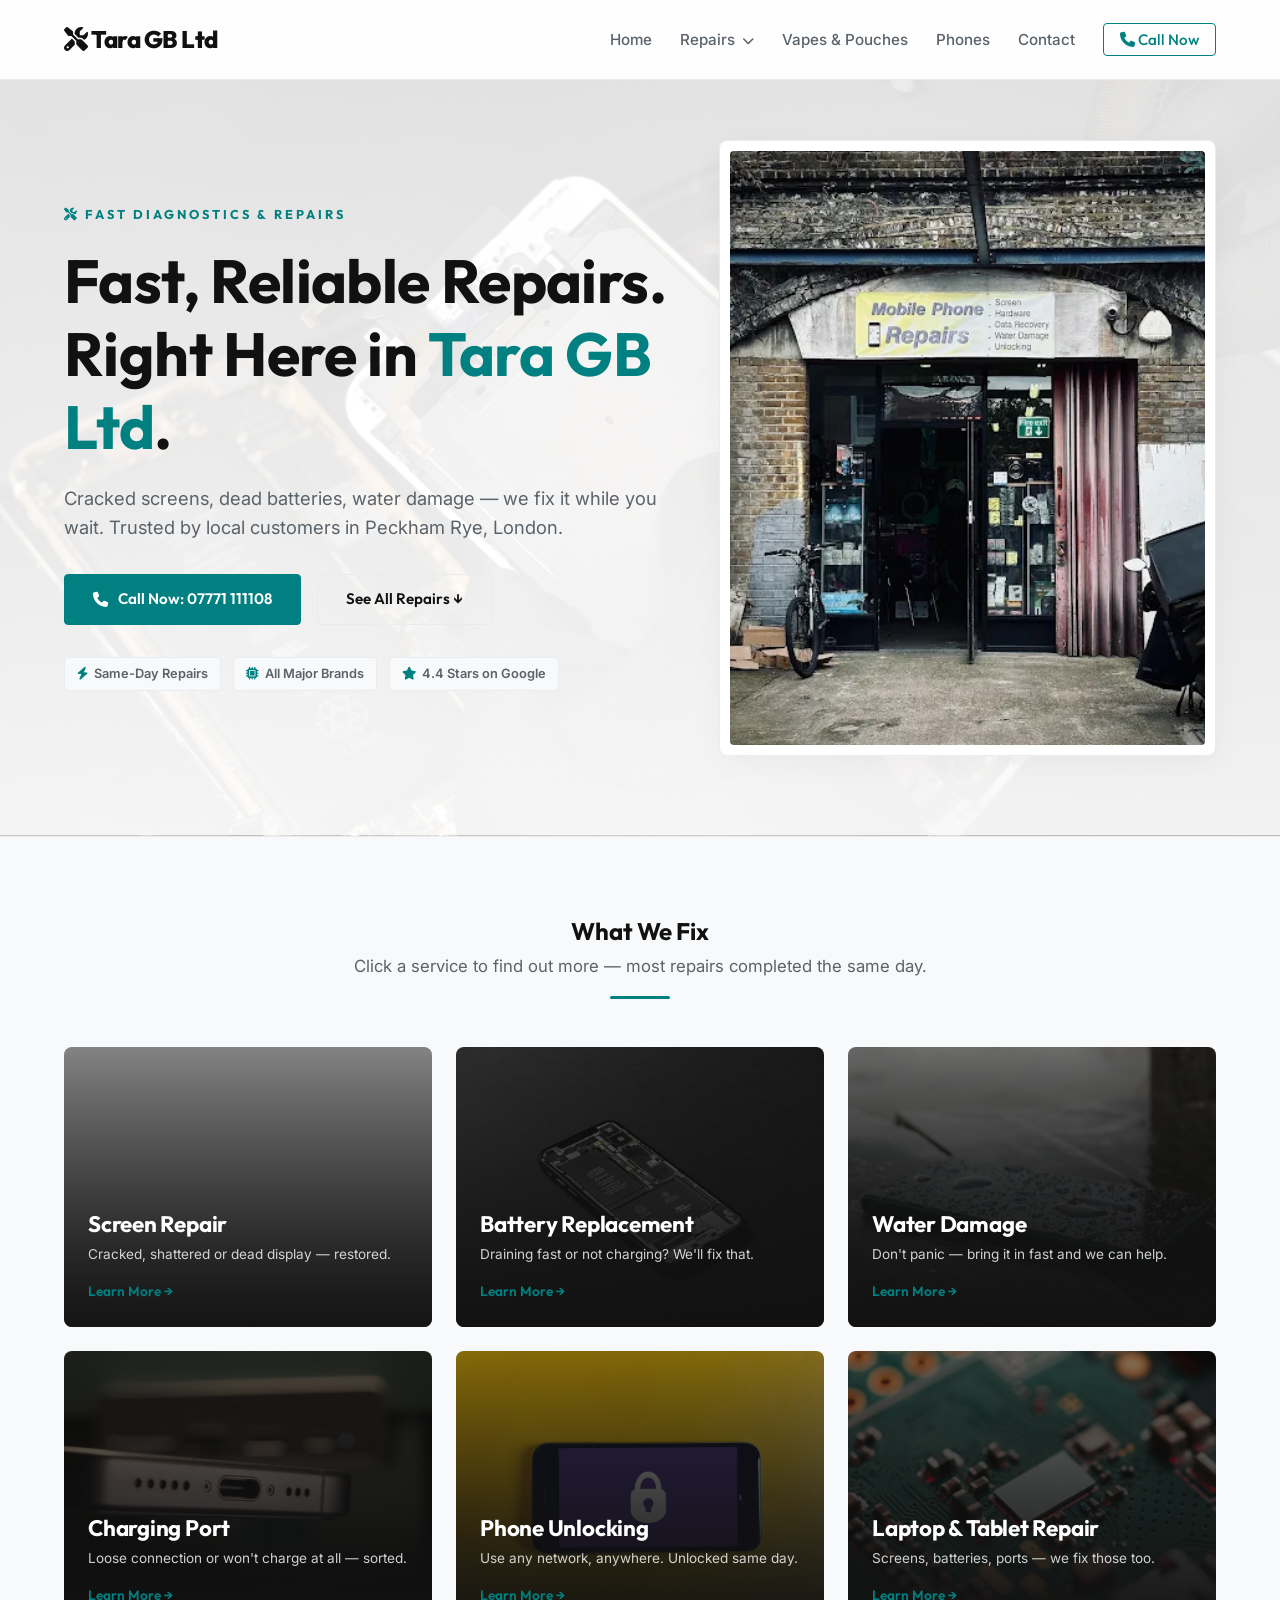
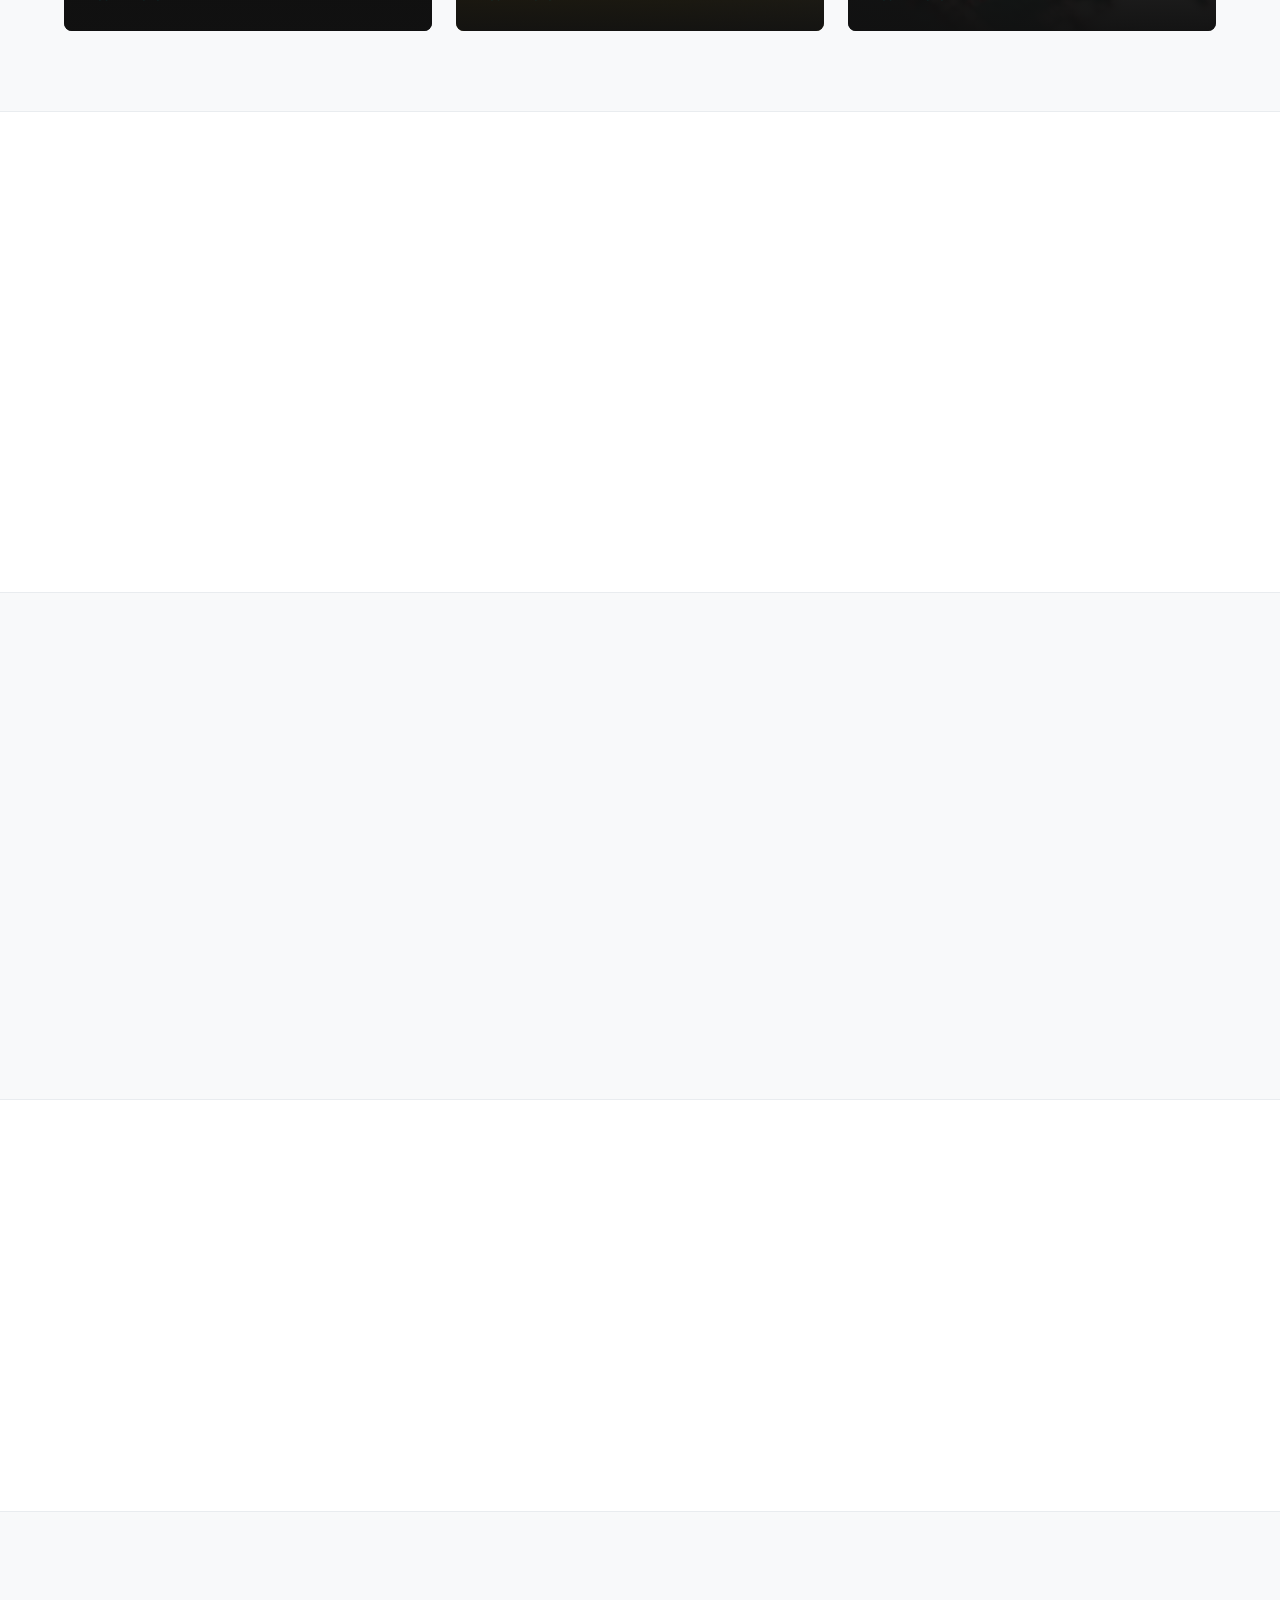
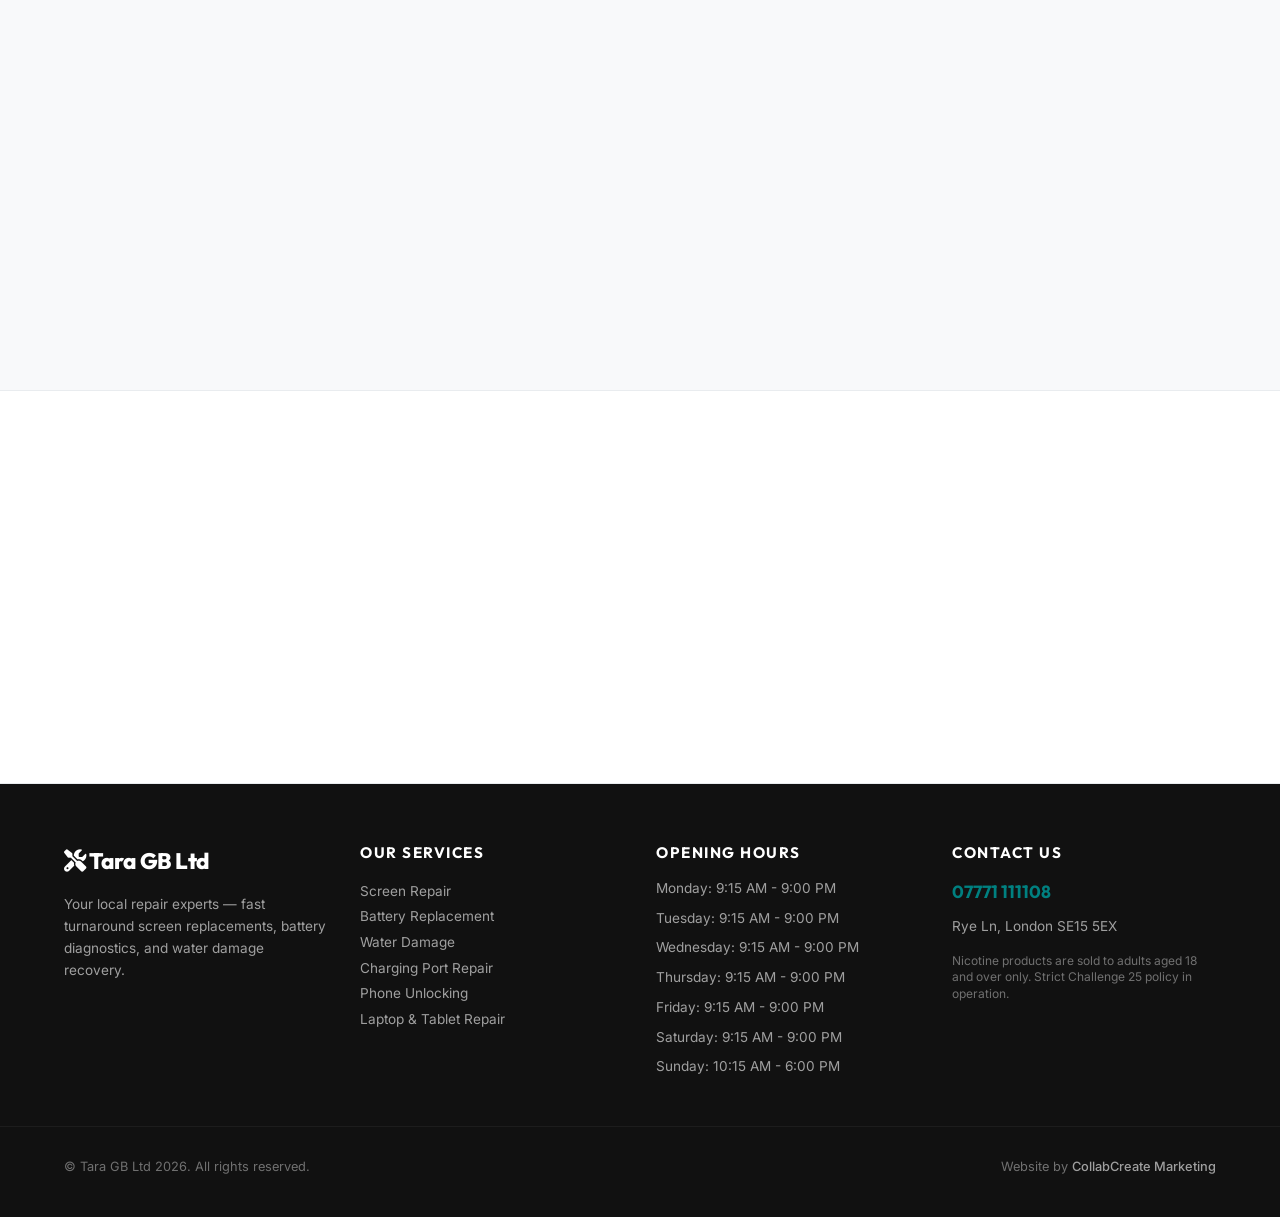
==== index.html @ f4a38787 "Initial deploy of premium responsive site" ====
<!DOCTYPE html>
<html lang="en">
<head>
    <meta charset="UTF-8">
    <meta name="viewport" content="width=device-width, initial-scale=1.0">
    <title>Home | Tara GB Ltd Peckham Rye, London</title>
    <link rel="stylesheet" href="styles.css">
    <link href="https://fonts.googleapis.com/css2?family=Inter:wght@300;400;500;600;700&family=Outfit:wght@400;500;600;700;800&display=swap" rel="stylesheet">
    <link rel="stylesheet" href="https://cdnjs.cloudflare.com/ajax/libs/font-awesome/6.4.0/css/all.min.css">
    
    <!-- Open Graph Metadata -->
    <meta property="og:title" content="Home | Tara GB Ltd Peckham Rye, London">
    <meta property="og:description" content="Fast, premium screen repairs, battery replacements, water damage recovery, vapes, pouches, and refurbished phones in Peckham Rye, London.">
    <meta property="og:image" content="https://mowleed2000.github.io/tara-gb-ltd/storefront.webp">
    <meta property="og:url" content="https://mowleed2000.github.io/tara-gb-ltd/index.html">
    <meta property="og:type" content="website">

    <!-- Microsoft Clarity Tracking Code -->
    <script type="text/javascript">
        (function(c,l,a,r,i,t,y){
            c[a]=c[a]||function(){(c[a].q=c[a].q||[]).push(arguments)};
            t=l.createElement(r);t.async=1;t.src="https://www.clarity.ms/tag/"+i;
            y=l.getElementsByTagName(r)[0];y.parentNode.insertBefore(t,y);
        })(window, document, "clarity", "script", "x1smlah9oa");
    </script>
</head>
<body>

    <nav class="navbar">
        <div class="container nav-container">
            <a href="index.html" class="logo"><i class="fa-solid fa-screwdriver-wrench"></i> Tara GB Ltd</a>
            <ul class="nav-links" id="navLinks">
                <li><a href="index.html">Home</a></li>
                <li class="dropdown">
                    <a href="#" class="dropdown-trigger">Repairs <i class="fa-solid fa-chevron-down" style="font-size:0.75rem; margin-left:3px;"></i></a>
                    <ul class="dropdown-menu">
                        <li><a href="screen-repair.html">Screen Repair</a></li>
                        <li><a href="battery-replacement.html">Battery Replacement</a></li>
                        <li><a href="water-damage.html">Water Damage</a></li>
                        <li><a href="charging-port.html">Charging Port Repair</a></li>
                        <li><a href="phone-unlocking.html">Phone Unlocking</a></li>
                        <li><a href="laptop-tablet.html">Laptop &amp; Tablet Repair</a></li>
                    </ul>
                </li>
                <li><a href="vapes-pouches.html">Vapes &amp; Pouches</a></li>
                <li><a href="phones-in-store.html">Phones</a></li>
                <li><a href="contact.html">Contact</a></li>
                <li><a href="tel:07771111108" class="btn-nav-cta"><i class="fa-solid fa-phone"></i> Call Now</a></li>
            </ul>
            <div class="hamburger" id="hamburger"><i class="fa-solid fa-bars"></i></div>
        </div>
    </nav>

    <!-- Hero Section -->
    <section class="hero" style="background-image: linear-gradient(rgba(255, 255, 255, 0.85), rgba(255, 255, 255, 0.95)), url('repair-hero.jpg');">
        <div class="container hero-grid">
            <div class="hero-content reveal">
                <span class="eyebrow"><i class="fa-solid fa-screwdriver-wrench"></i> Fast Diagnostics &amp; Repairs</span>
                <h1>Fast, Reliable Repairs. <br>Right Here in <span class="primary-text">Tara GB Ltd</span>.</h1>
                <p class="hero-tagline">Cracked screens, dead batteries, water damage — we fix it while you wait. Trusted by local customers in Peckham Rye, London.</p>
                <div class="hero-btns">
                    <a href="tel:07771111108" class="btn btn-primary"><i class="fa-solid fa-phone"></i> Call Now: 07771 111108</a>
                    <a href="#services" class="btn btn-outline">See All Repairs &darr;</a>
                </div>
                <div class="walk-ins-tag">
                    <span class="badge"><i class="fa-solid fa-bolt"></i> Same-Day Repairs</span>
                    <span class="badge"><i class="fa-solid fa-microchip"></i> All Major Brands</span>
                    <span class="badge"><i class="fa-solid fa-star"></i> 4.4 Stars on Google</span>
                </div>
            </div>
            <div class="hero-image-wrapper reveal">
                <div class="hero-image-frame" onclick="openLightbox('storefront.webp', 'Tara GB Ltd storefront in Peckham Rye, London')">
                    <img src="storefront.webp" alt="Tara GB Ltd Storefront" class="hero-image">
                    <div class="frame-overlay">
                        <i class="fa-solid fa-magnifying-glass-plus"></i>
                        <span>View Storefront</span>
                    </div>
                </div>
            </div>
        </div>
    </section>

    <!-- Services Section -->
    <section class="services" id="services">
        <div class="container">
            <div class="section-header text-center reveal">
                <h2>What We Fix</h2>
                <p class="subheading">Click a service to find out more — most repairs completed the same day.</p>
                <div class="accent-divider"></div>
            </div>
            <div class="services-grid reveal">
                <!-- Screen Repair -->
                <a href="screen-repair.html" class="service-card-link">
                    <div class="service-card" style="background-image: linear-gradient(rgba(17, 17, 17, 0.45), rgba(17, 17, 17, 0.75)), url('cracked-screen.jpg');">
                        <div class="card-content">
                            <h3>Screen Repair</h3>
                            <p>Cracked, shattered or dead display — restored.</p>
                            <span class="learn-more">Learn More &rarr;</span>
                        </div>
                    </div>
                </a>
                <!-- Battery Replacement -->
                <a href="battery-replacement.html" class="service-card-link">
                    <div class="service-card" style="background-image: linear-gradient(rgba(17, 17, 17, 0.45), rgba(17, 17, 17, 0.75)), url('battery-repair.jpg');">
                        <div class="card-content">
                            <h3>Battery Replacement</h3>
                            <p>Draining fast or not charging? We'll fix that.</p>
                            <span class="learn-more">Learn More &rarr;</span>
                        </div>
                    </div>
                </a>
                <!-- Water Damage -->
                <a href="water-damage.html" class="service-card-link">
                    <div class="service-card" style="background-image: linear-gradient(rgba(17, 17, 17, 0.45), rgba(17, 17, 17, 0.75)), url('water-damage.jpg');">
                        <div class="card-content">
                            <h3>Water Damage</h3>
                            <p>Don't panic — bring it in fast and we can help.</p>
                            <span class="learn-more">Learn More &rarr;</span>
                        </div>
                    </div>
                </a>
                <!-- Charging Port -->
                <a href="charging-port.html" class="service-card-link">
                    <div class="service-card" style="background-image: linear-gradient(rgba(17, 17, 17, 0.45), rgba(17, 17, 17, 0.75)), url('charging-port.jpg');">
                        <div class="card-content">
                            <h3>Charging Port</h3>
                            <p>Loose connection or won't charge at all — sorted.</p>
                            <span class="learn-more">Learn More &rarr;</span>
                        </div>
                    </div>
                </a>
                <!-- Phone Unlocking -->
                <a href="phone-unlocking.html" class="service-card-link">
                    <div class="service-card" style="background-image: linear-gradient(rgba(17, 17, 17, 0.45), rgba(17, 17, 17, 0.75)), url('unlock-phone.jpg');">
                        <div class="card-content">
                            <h3>Phone Unlocking</h3>
                            <p>Use any network, anywhere. Unlocked same day.</p>
                            <span class="learn-more">Learn More &rarr;</span>
                        </div>
                    </div>
                </a>
                <!-- Laptop & Tablet Repair -->
                <a href="laptop-tablet.html" class="service-card-link">
                    <div class="service-card" style="background-image: linear-gradient(rgba(17, 17, 17, 0.45), rgba(17, 17, 17, 0.75)), url('circuit-board.jpg');">
                        <div class="card-content">
                            <h3>Laptop &amp; Tablet Repair</h3>
                            <p>Screens, batteries, ports — we fix those too.</p>
                            <span class="learn-more">Learn More &rarr;</span>
                        </div>
                    </div>
                </a>
            </div>
        </div>
    </section>

    <!-- Why Us Section -->
    <section class="why-us">
        <div class="container">
            <div class="section-header text-center reveal">
                <h2>Why Customers Come Back to Us</h2>
                <div class="accent-divider"></div>
            </div>
            
            <div class="why-us-grid reveal">
                <div class="why-card">
                    <div class="why-icon"><i class="fa-solid fa-clock"></i></div>
                    <h3>Same-Day Service</h3>
                    <p>Most repairs are done within the hour. We know you can't be without your phone.</p>
                </div>
                <div class="why-card">
                    <div class="why-icon"><i class="fa-solid fa-gem"></i></div>
                    <h3>Quality Parts Only</h3>
                    <p>We use premium replacement parts on every repair — no cheap substitutes.</p>
                </div>
                <div class="why-card">
                    <div class="why-icon"><i class="fa-solid fa-circle-check"></i></div>
                    <h3>No Fix, No Fee</h3>
                    <p>We diagnose for free. If we can't fix it, you don't pay a penny.</p>
                </div>
            </div>
        </div>
    </section>

    <!-- Vapes Teaser -->
    <section class="vapes-teaser">
        <div class="container vapes-teaser-grid">
            <div class="vapes-teaser-content reveal">
                <span class="eyebrow" style="color: var(--primary); font-weight: 700; text-transform: uppercase; letter-spacing: 2px; font-size: 0.8rem; margin-bottom: 12px; display: block;">Vapes &amp; Nicotine Pouches</span>
                <h2>Premium Vapes &amp; Pouches</h2>
                <p>We stock all the major brands including Lost Mary, IVG, Elf, Nordic Spirit, Velo, Pablo, ZYN and more. Smoke-free alternatives and disposable vapes available in store.</p>
                <a href="vapes-pouches.html" class="btn btn-primary">Browse Products &rarr;</a>
                <p class="disclaimer-text">Nicotine products are strictly for adults aged 18+ only. Challenge 25 policy applies.</p>
            </div>
            <div class="vape-brand-anchors reveal">
                <img src="Lost Mary reuse.jpg" alt="Lost Mary" class="teaser-brand-img">
                <img src="IVG Reuse 1.jpg" alt="IVG" class="teaser-brand-img">
            </div>
        </div>
    </section>

    <!-- Refurbished Phones Teaser -->
    <section class="phones-teaser">
        <div class="container phones-teaser-grid">
            <div class="phone-anchors-grid reveal">
                <div class="phone-item-card"><img src="Iphone 17 pro max.webp" alt="iPhone"><span>iPhone</span></div>
                <div class="phone-item-card"><img src="Samsung s26 ultra.webp" alt="Samsung"><span>Samsung</span></div>
                <div class="phone-item-card"><img src="Google Pixel 10a.webp" alt="Pixel"><span>Pixel</span></div>
            </div>
            <div class="phones-teaser-content reveal">
                <span class="eyebrow" style="color: var(--primary); font-weight: 700; text-transform: uppercase; letter-spacing: 2px; font-size: 0.8rem; margin-bottom: 12px; display: block;">Buy Refurbished Handsets</span>
                <h2>Refurbished Phones In Store</h2>
                <p>Looking for a quality handset without the new price tag? We carry a rotating selection of second-hand smartphones — tested, cleaned, warrantied, and ready to use.</p>
                <a href="phones-in-store.html" class="btn btn-primary">Check Availability &rarr;</a>
            </div>
        </div>
    </section>

    <!-- Reviews Section -->
    <section class="reviews">
        <div class="container">
            <div class="section-header text-center reveal">
                <h2>Loved By The Community</h2>
                <p class="subheading">Direct reviews from our local Google Business Profile page.</p>
                <div class="accent-divider"></div>
            </div>
            <div class="reviews-grid reveal">
                
                <div class="review-card">
                    <p class="review-text">"If I could find the right words for the appreciation I have for Tara than I would easily go over 5 stars. Highly recommended"</p>
                    <div class="review-author">
                        <span>— Ringo Bell</span>
                        <span class="stars">★★★★★</span>
                    </div>
                </div>
    
                <div class="review-card">
                    <p class="review-text">"Really nice guys and very fast service!"</p>
                    <div class="review-author">
                        <span>— Sandy Pendleton</span>
                        <span class="stars">★★★★★</span>
                    </div>
                </div>
    
                <div class="review-card">
                    <p class="review-text">"Great customer service and very quick to sort out any issues. Best phone and vape shop in Peckham Rye!"</p>
                    <div class="review-author">
                        <span>— Marcus T.</span>
                        <span class="stars">★★★★★</span>
                    </div>
                </div>
    
            </div>
        </div>
    </section>

    <!-- Final CTA -->
    <section class="final-cta text-center reveal" style="background-image: linear-gradient(rgba(17, 17, 17, 0.8), rgba(17, 17, 17, 0.9)), url('technician.jpg'); background-size: cover; background-position: center; color: #ffffff;">
        <div class="container">
            <h2>Ready to Get Your Device Repaired?</h2>
            <p>Visit our shop in Peckham Rye, London or call ahead to check parts availability.</p>
            <a href="tel:07771111108" class="btn btn-primary btn-large"><i class="fa-solid fa-phone"></i> Call 07771 111108</a>
        </div>
    </section>

    <!-- Lightbox Modal -->
    <div id="lightboxModal" class="lightbox">
        <span class="lightbox-close" onclick="closeLightbox()">&times;</span>
        <img class="lightbox-content" id="lightboxImg">
        <div id="lightboxCaption" class="lightbox-caption"></div>
    </div>

    <footer class="footer">
        <div class="container footer-grid">
            <div class="footer-brand">
                <a href="index.html" class="footer-logo"><i class="fa-solid fa-screwdriver-wrench"></i> Tara GB Ltd</a>
                <p style="margin-top: 15px; font-size: 0.85rem; line-height: 1.6; color: rgba(255, 255, 255, 0.6);">Your local repair experts — fast turnaround screen replacements, battery diagnostics, and water damage recovery.</p>
            </div>
            <div class="footer-links">
                <h4>Our Services</h4>
                <p><a href="screen-repair.html">Screen Repair</a></p>
                <p><a href="battery-replacement.html">Battery Replacement</a></p>
                <p><a href="water-damage.html">Water Damage</a></p>
                <p><a href="charging-port.html">Charging Port Repair</a></p>
                <p><a href="phone-unlocking.html">Phone Unlocking</a></p>
                <p><a href="laptop-tablet.html">Laptop &amp; Tablet Repair</a></p>
            </div>
            <div class="footer-hours">
                <h4>Opening Hours</h4>
                <ul>
                    <li>Monday: 9:15 AM - 9:00 PM</li><li>Tuesday: 9:15 AM - 9:00 PM</li><li>Wednesday: 9:15 AM - 9:00 PM</li><li>Thursday: 9:15 AM - 9:00 PM</li><li>Friday: 9:15 AM - 9:00 PM</li><li>Saturday: 9:15 AM - 9:00 PM</li><li>Sunday: 10:15 AM - 6:00 PM</li>
                </ul>
            </div>
            <div class="footer-contact">
                <h4>Contact Us</h4>
                <p class="phone-num"><a href="tel:07771111108">07771 111108</a></p>
                <p style="margin-top: 10px; font-size: 0.85rem; color: rgba(255, 255, 255, 0.6);">Rye Ln, London SE15 5EX</p>
                <p style="margin-top: 15px; font-size: 0.75rem; color: rgba(255, 255, 255, 0.4); line-height: 1.4;">
                    Nicotine products are sold to adults aged 18 and over only. Strict Challenge 25 policy in operation.
                </p>
            </div>
        </div>
        <div class="footer-bottom">
            <div class="container" style="display: flex; justify-content: space-between; flex-wrap: wrap; gap: 10px; width: 100%;">
                <p>&copy; Tara GB Ltd 2026. All rights reserved.</p>
                <p class="agency-credit">Website by <a href="https://collabcreate.co.uk" target="_blank">CollabCreate Marketing</a></p>
            </div>
        </div>
    </footer>
    <script src="script.js"></script>
</body>
</html>
---- styles.css ----
/* CCM Tech Repair Site Stylesheet */
:root {
    --bg-main: #ffffff;
    --bg-card: #ffffff;
    --bg-alternate: #f8f9fa;
    --text-main: #111111;
    --text-muted: #5a626a;
    --border-color: #e9ecef;
    --primary: #008080;
    --primary-hover: #005a5a;
    --primary-glow: rgba(0, 128, 128, 0.15);
    --shadow: 0 8px 30px rgba(0, 0, 0, 0.04);
    --font-sans: 'Inter', sans-serif;
    --font-heading: 'Outfit', sans-serif;
    --nav-height: 80px;
}

/* Global Reset */
* {
    margin: 0;
    padding: 0;
    box-sizing: border-box;
}

html, body {
    width: 100%;
    overflow-x: hidden;
    background-color: var(--bg-main);
    color: var(--text-main);
    font-family: var(--font-sans);
    line-height: 1.6;
    scroll-behavior: smooth;
}

/* Layout Utilities */
.container {
    max-width: 1200px;
    margin: 0 auto;
    padding: 0 24px;
    width: 100%;
}

.text-center {
    text-align: center;
}

.primary-text {
    color: var(--primary);
}

.accent-divider {
    width: 60px;
    height: 3px;
    background-color: var(--primary);
    margin: 16px auto 0;
    border-radius: 2px;
}

.section-subtitle {
    display: inline-block;
    font-family: var(--font-heading);
    font-size: 0.8rem;
    font-weight: 700;
    text-transform: uppercase;
    letter-spacing: 3px;
    color: var(--primary);
    margin-bottom: 12px;
}

/* Typography */
h1, h2, h3, h4 {
    font-family: var(--font-heading);
    font-weight: 700;
    letter-spacing: -0.01em;
    line-height: 1.2;
}

/* Scroll Animations */
.reveal {
    opacity: 0;
    transform: translateY(30px);
    transition: all 0.8s cubic-bezier(0.16, 1, 0.3, 1);
}

.reveal.active {
    opacity: 1;
    transform: translateY(0);
}

/* Buttons */
.btn {
    display: inline-flex;
    align-items: center;
    justify-content: center;
    gap: 10px;
    padding: 12px 28px;
    font-family: var(--font-heading);
    font-size: 0.95rem;
    font-weight: 600;
    text-decoration: none;
    border-radius: 4px;
    transition: all 0.3s ease;
    cursor: pointer;
    border: none;
}

.btn-primary {
    background-color: var(--primary);
    color: #ffffff;
    border: 1px solid var(--primary);
}

.btn-primary:hover {
    background-color: var(--primary-hover);
    border-color: var(--primary-hover);
    transform: translateY(-2px);
    box-shadow: 0 8px 20px var(--primary-glow);
}

.btn-outline {
    background-color: transparent;
    color: var(--text-main);
    border: 1px solid var(--border-color);
}

.btn-outline:hover {
    background-color: var(--bg-alternate);
    border-color: var(--primary);
    color: var(--primary);
    transform: translateY(-2px);
}

/* Navigation Bar */
.navbar {
    position: fixed;
    top: 0;
    left: 0;
    width: 100%;
    height: var(--nav-height);
    background-color: rgba(255, 255, 255, 0.95);
    backdrop-filter: blur(8px);
    -webkit-backdrop-filter: blur(8px);
    border-bottom: 1px solid var(--border-color);
    z-index: 1000;
    display: flex;
    align-items: center;
}

.nav-container {
    display: flex;
    justify-content: space-between;
    align-items: center;
}

.logo {
    font-family: var(--font-heading);
    font-size: 1.5rem;
    font-weight: 800;
    color: var(--text-main);
    text-decoration: none;
    letter-spacing: -0.5px;
}

.nav-links {
    display: flex;
    align-items: center;
    list-style: none;
    gap: 28px;
}

.nav-links a {
    color: var(--text-muted);
    text-decoration: none;
    font-size: 0.95rem;
    font-weight: 500;
    transition: color 0.3s ease;
}

.nav-links a:hover {
    color: var(--text-main);
}

.btn-nav-cta {
    background-color: transparent;
    color: var(--primary) !important;
    border: 1px solid var(--primary);
    padding: 6px 16px;
    border-radius: 4px;
    font-family: var(--font-heading);
    font-size: 0.85rem;
    font-weight: 600;
    transition: all 0.3s ease;
}

.btn-nav-cta:hover {
    background-color: var(--primary);
    color: #ffffff !important;
}

.hamburger {
    display: none;
    color: var(--text-main);
    font-size: 1.4rem;
    cursor: pointer;
}

/* Dropdown Menu */
.dropdown {
    position: relative;
}

.dropdown-menu {
    display: none;
    position: absolute;
    top: 100%;
    left: 0;
    background-color: var(--bg-card);
    border: 1px solid var(--border-color);
    box-shadow: var(--shadow);
    list-style: none;
    min-width: 220px;
    border-radius: 4px;
    padding: 10px 0;
    z-index: 100;
}

.dropdown-menu li a {
    display: block;
    padding: 10px 20px;
    color: var(--text-main);
    font-size: 0.9rem;
    text-transform: none;
    letter-spacing: normal;
}

.dropdown-menu li a:hover {
    background-color: var(--bg-alternate);
    color: var(--primary);
}

.dropdown:hover .dropdown-menu {
    display: block;
}

/* Hero Section */
.hero {
    padding: calc(var(--nav-height) + 60px) 0 80px;
    background-size: cover;
    background-position: center;
    position: relative;
}

.hero-grid {
    display: grid;
    grid-template-columns: 1.1fr 0.9fr;
    gap: 48px;
    align-items: center;
}

.hero-content .eyebrow {
    font-family: var(--font-heading);
    color: var(--primary);
    font-size: 0.8rem;
    font-weight: 700;
    text-transform: uppercase;
    letter-spacing: 3px;
    margin-bottom: 20px;
    display: block;
}

.hero h1 {
    font-size: 3.8rem;
    margin-bottom: 20px;
    color: var(--text-main);
}

.hero-tagline {
    font-size: 1.15rem;
    color: var(--text-muted);
    margin-bottom: 32px;
}

.hero-btns {
    display: flex;
    gap: 16px;
    margin-bottom: 32px;
}

.walk-ins-tag {
    display: flex;
    flex-wrap: wrap;
    gap: 12px;
}

.badge {
    display: inline-flex;
    align-items: center;
    gap: 6px;
    background-color: var(--bg-alternate);
    border: 1px solid var(--border-color);
    color: var(--text-muted);
    padding: 6px 12px;
    border-radius: 4px;
    font-size: 0.8rem;
    font-weight: 600;
}

.badge i {
    color: var(--primary);
}

.hero-image-wrapper {
    position: relative;
    width: 100%;
}

.hero-image-frame {
    position: relative;
    border: 1px solid var(--border-color);
    padding: 10px;
    border-radius: 8px;
    background-color: var(--bg-card);
    box-shadow: var(--shadow);
    cursor: pointer;
    overflow: hidden;
}

.hero-image {
    width: 100%;
    border-radius: 4px;
    display: block;
    object-fit: cover;
    aspect-ratio: 4/5;
    transition: transform 0.5s ease;
}

.hero-image-frame:hover .hero-image {
    transform: scale(1.02);
}

.frame-overlay {
    position: absolute;
    top: 10px;
    left: 10px;
    right: 10px;
    bottom: 10px;
    background-color: rgba(17, 17, 17, 0.85);
    display: flex;
    flex-direction: column;
    align-items: center;
    justify-content: center;
    gap: 10px;
    color: #ffffff;
    opacity: 0;
    transition: opacity 0.3s ease;
    border-radius: 4px;
}

.hero-image-frame:hover .frame-overlay {
    opacity: 1;
}

.frame-overlay i {
    font-size: 1.8rem;
    color: var(--primary);
}

.frame-overlay span {
    font-family: var(--font-heading);
    font-size: 0.8rem;
    font-weight: 600;
    text-transform: uppercase;
    letter-spacing: 1.5px;
}

/* Services Grid on Home */
.services {
    padding: 80px 0;
    background-color: var(--bg-alternate);
    border-top: 1px solid var(--border-color);
    border-bottom: 1px solid var(--border-color);
}

.services .section-header {
    margin-bottom: 48px;
}

.services .subheading {
    color: var(--text-muted);
    font-size: 1.05rem;
    margin-top: 8px;
}

.services-grid {
    display: grid;
    grid-template-columns: repeat(3, 1fr);
    gap: 24px;
}

.service-card-link {
    text-decoration: none;
}

.service-card {
    height: 280px;
    border-radius: 8px;
    background-size: cover;
    background-position: center;
    position: relative;
    overflow: hidden;
    display: flex;
    align-items: flex-end;
    transition: transform 0.3s ease, box-shadow 0.3s ease;
}

.service-card::after {
    content: '';
    position: absolute;
    top: 0;
    left: 0;
    width: 100%;
    height: 100%;
    background: linear-gradient(to top, rgba(17, 17, 17, 0.95) 0%, rgba(17, 17, 17, 0.4) 60%, rgba(17, 17, 17, 0.1) 100%);
    z-index: 1;
    transition: background 0.3s ease;
}

.service-card:hover {
    transform: translateY(-4px);
    box-shadow: 0 12px 30px rgba(0, 0, 0, 0.15);
}

.service-card:hover::after {
    background: linear-gradient(to top, rgba(17, 17, 17, 0.98) 0%, rgba(17, 17, 17, 0.5) 60%, rgba(17, 17, 17, 0.2) 100%);
}

.card-content {
    padding: 24px;
    color: #ffffff;
    width: 100%;
    z-index: 2;
}

.service-card h3 {
    font-size: 1.4rem;
    margin-bottom: 6px;
    color: #ffffff;
}

.service-card p {
    font-size: 0.85rem;
    color: rgba(255, 255, 255, 0.8);
    margin-bottom: 12px;
}

.learn-more {
    font-family: var(--font-heading);
    font-size: 0.85rem;
    font-weight: 600;
    color: var(--primary);
}

/* Why Us Section */
.why-us {
    padding: 80px 0;
}

.why-us-grid {
    display: grid;
    grid-template-columns: repeat(3, 1fr);
    gap: 32px;
    margin-top: 48px;
}

.why-card {
    background-color: var(--bg-card);
    border: 1px solid var(--border-color);
    border-radius: 8px;
    padding: 32px;
    box-shadow: var(--shadow);
}

.why-icon {
    font-size: 2.2rem;
    color: var(--primary);
    margin-bottom: 20px;
}

.why-card h3 {
    font-size: 1.25rem;
    margin-bottom: 12px;
}

.why-card p {
    color: var(--text-muted);
    font-size: 0.9rem;
}

/* Vapes Teaser */
.vapes-teaser {
    padding: 80px 0;
    background-color: var(--bg-alternate);
    border-top: 1px solid var(--border-color);
    border-bottom: 1px solid var(--border-color);
}

.vapes-teaser-grid {
    display: grid;
    grid-template-columns: 1.1fr 0.9fr;
    gap: 48px;
    align-items: center;
}

.vapes-teaser-content h2 {
    font-size: 2.5rem;
    margin-bottom: 16px;
}

.vapes-teaser-content p {
    color: var(--text-muted);
    margin-bottom: 24px;
    font-size: 1.05rem;
}

.disclaimer-text {
    font-size: 0.75rem;
    color: var(--text-muted);
    margin-top: 16px;
}

.vape-brand-anchors {
    display: flex;
    justify-content: center;
    gap: 20px;
}

.teaser-brand-img {
    width: 45%;
    max-width: 180px;
    border-radius: 8px;
    border: 1px solid var(--border-color);
    box-shadow: var(--shadow);
}

/* Phones Teaser */
.phones-teaser {
    padding: 80px 0;
}

.phones-teaser-grid {
    display: grid;
    grid-template-columns: 1fr 1fr;
    gap: 48px;
    align-items: center;
}

.phones-teaser-content h2 {
    font-size: 2.5rem;
    margin-bottom: 16px;
}

.phones-teaser-content p {
    color: var(--text-muted);
    margin-bottom: 24px;
    font-size: 1.05rem;
}

.phone-anchors-grid {
    display: grid;
    grid-template-columns: repeat(3, 1fr);
    gap: 16px;
}

.phone-item-card {
    text-align: center;
    background-color: var(--bg-alternate);
    border: 1px solid var(--border-color);
    padding: 16px;
    border-radius: 8px;
}

.phone-item-card img {
    width: 100%;
    height: auto;
    max-height: 120px;
    object-fit: contain;
    margin-bottom: 10px;
}

.phone-item-card span {
    font-family: var(--font-heading);
    font-size: 0.8rem;
    font-weight: 600;
}

/* Reviews on Home */
.reviews {
    padding: 80px 0;
    background-color: var(--bg-alternate);
    border-top: 1px solid var(--border-color);
    border-bottom: 1px solid var(--border-color);
}

.reviews-grid {
    display: grid;
    grid-template-columns: repeat(3, 1fr);
    gap: 24px;
    margin-top: 40px;
}

.review-card {
    background-color: var(--bg-card);
    border: 1px solid var(--border-color);
    padding: 32px;
    border-radius: 6px;
    box-shadow: var(--shadow);
    display: flex;
    flex-direction: column;
    justify-content: space-between;
}

.review-card .review-text {
    font-style: italic;
    font-size: 0.95rem;
    color: var(--text-muted);
    margin-bottom: 20px;
}

.review-author {
    font-family: var(--font-heading);
    font-weight: 600;
    font-size: 0.85rem;
    display: flex;
    justify-content: space-between;
    align-items: center;
}

.stars {
    color: #ffb400;
    font-size: 0.8rem;
}

/* Final CTA */
.final-cta {
    padding: 100px 0;
    background-size: cover;
    background-position: center;
    color: #ffffff;
}

.final-cta h2 {
    font-size: 3rem;
    margin-bottom: 16px;
    color: #ffffff;
}

.final-cta p {
    font-size: 1.15rem;
    color: rgba(255, 255, 255, 0.85);
    margin-bottom: 30px;
}

.btn-large {
    padding: 14px 40px;
    font-size: 1.1rem;
}

/* Service Page Styling */
.service-hero {
    padding: 120px 0 80px;
    background-size: cover;
    background-position: center;
    color: #ffffff;
}

.service-hero h1 {
    font-size: 3.5rem;
    color: #ffffff;
    margin-bottom: 16px;
}

.service-hero p {
    font-size: 1.2rem;
    color: rgba(255, 255, 255, 0.85);
    margin-bottom: 28px;
}

.details-grid {
    display: grid;
    grid-template-columns: 1.05fr 0.95fr;
    gap: 64px;
    align-items: center;
}

.service-details {
    padding: 80px 0;
}

.details-text h2 {
    font-size: 2.2rem;
    margin-bottom: 20px;
}

.details-text p {
    color: var(--text-muted);
    font-size: 1.05rem;
    margin-bottom: 24px;
}

.symptoms-box {
    background-color: var(--bg-alternate);
    border: 1px solid var(--border-color);
    padding: 24px;
    border-radius: 6px;
}

.symptoms-box h3 {
    font-size: 1.15rem;
    margin-bottom: 16px;
}

.symptoms-list {
    list-style: none;
    display: flex;
    flex-direction: column;
    gap: 12px;
}

.symptoms-list li {
    font-size: 0.95rem;
    color: var(--text-muted);
    display: flex;
    align-items: center;
    gap: 10px;
}

.symptoms-list li i {
    color: var(--primary);
}

.in-process-img {
    width: 100%;
    border-radius: 8px;
    border: 1px solid var(--border-color);
    box-shadow: var(--shadow);
}

.service-gallery {
    padding: 60px 0;
    background-color: var(--bg-alternate);
    border-top: 1px solid var(--border-color);
    border-bottom: 1px solid var(--border-color);
}

.gallery-row {
    display: grid;
    grid-template-columns: repeat(auto-fit, minmax(250px, 1fr));
    gap: 20px;
    margin-top: 40px;
}

.gallery-item-wrapper {
    background-color: var(--bg-card);
    border: 1px solid var(--border-color);
    border-radius: 6px;
    padding: 8px;
    cursor: pointer;
    text-align: center;
    box-shadow: var(--shadow);
}

.gallery-item-wrapper img {
    width: 100%;
    height: 180px;
    object-fit: cover;
    border-radius: 4px;
    margin-bottom: 8px;
}

.gallery-item-wrapper span {
    font-family: var(--font-heading);
    font-size: 0.85rem;
    font-weight: 600;
}

/* Battery gallery containment (Checklist Issue 6) */
.battery-gallery .gallery-item-wrapper img {
    object-fit: contain !important;
    background-color: var(--bg-alternate);
}

.service-cta {
    padding: 80px 0;
}

.service-cta h2 {
    font-size: 2.2rem;
    margin-bottom: 12px;
}

.service-cta p {
    color: var(--text-muted);
    margin-bottom: 24px;
}

.related-services {
    padding: 80px 0;
    background-color: var(--bg-alternate);
    border-top: 1px solid var(--border-color);
}

.related-grid {
    display: grid;
    grid-template-columns: repeat(3, 1fr);
    gap: 24px;
    margin-top: 40px;
}

.related-card {
    background-color: var(--bg-card);
    border: 1px solid var(--border-color);
    padding: 28px;
    border-radius: 6px;
    box-shadow: var(--shadow);
}

.related-card h3 {
    font-size: 1.2rem;
    margin-bottom: 10px;
}

.related-card p {
    font-size: 0.85rem;
    color: var(--text-muted);
    margin-bottom: 16px;
}

/* Page Hero Template */
.page-hero {
    padding: calc(var(--nav-height) + 40px) 0 40px;
    border-bottom: 1px solid var(--border-color);
    background-color: var(--bg-alternate);
}

.page-hero h1 {
    font-size: 3rem;
    margin-bottom: 8px;
}

.page-hero p {
    font-size: 1.1rem;
    color: var(--text-muted);
}

/* Vapes Page Specific */
.pouches-section, .vapes-section {
    padding: 80px 0;
}

.pouches-section {
    border-bottom: 1px solid var(--border-color);
}

.pouches-grid {
    display: grid;
    grid-template-columns: repeat(5, 1fr);
    gap: 20px;
    margin-top: 48px;
}

.vapes-grid-two {
    display: grid;
    grid-template-columns: repeat(2, 1fr);
    gap: 24px;
    max-width: 600px;
    margin: 48px auto 0;
}

.brand-card, .brand-card-two {
    background-color: var(--bg-card);
    border: 1px solid var(--border-color);
    padding: 16px;
    border-radius: 8px;
    text-align: center;
    box-shadow: var(--shadow);
}

.brand-card img, .brand-card-two img {
    width: 100%;
    height: 140px;
    object-fit: contain;
    margin-bottom: 12px;
}

.brand-card h3, .brand-card-two h3 {
    font-size: 1rem;
    font-family: var(--font-heading);
    font-weight: 700;
}

.vapes-cta, .phones-cta, .contact-cta {
    padding: 60px 0;
    background-color: var(--bg-alternate);
    border-top: 1px solid var(--border-color);
    border-bottom: 1px solid var(--border-color);
}

/* Refurbished Phones Page */
.phones-section {
    padding: 80px 0;
}

.intro-paragraph {
    max-width: 700px;
    margin: 0 auto 48px;
    font-size: 1.05rem;
    color: var(--text-muted);
}

.phones-grid {
    display: grid;
    grid-template-columns: repeat(3, 1fr);
    gap: 24px;
}

.phone-product-card {
    background-color: var(--bg-card);
    border: 1px solid var(--border-color);
    padding: 24px;
    border-radius: 8px;
    text-align: center;
    box-shadow: var(--shadow);
}

.phone-product-card img {
    width: 100%;
    height: 180px;
    object-fit: contain;
    margin-bottom: 16px;
}

.phone-product-card h3 {
    font-size: 1.15rem;
    margin-bottom: 8px;
}

.avail-badge {
    display: inline-block;
    font-family: var(--font-heading);
    font-size: 0.75rem;
    font-weight: 700;
    color: var(--primary);
    background-color: var(--primary-glow);
    padding: 4px 12px;
    border-radius: 20px;
}

/* Contact Page Specific */
.contact-details-section {
    padding: 80px 0;
}

.contact-grid-page {
    display: grid;
    grid-template-columns: 1fr 1fr;
    gap: 64px;
    align-items: center;
}

.contact-left-info h2 {
    font-size: 2.5rem;
    margin-bottom: 12px;
}

.phone-large {
    font-family: var(--font-heading);
    font-size: 1.6rem;
    font-weight: 700;
    margin-bottom: 30px;
}

.phone-large a {
    color: var(--primary);
    text-decoration: none;
}

.hours-box h3 {
    font-size: 1.15rem;
    margin-bottom: 16px;
}

.contact-hours-table {
    width: 100%;
    border-collapse: collapse;
}

.contact-hours-table tr {
    border-bottom: 1px solid var(--border-color);
}

.contact-hours-table tr:last-child {
    border-bottom: none;
}

.contact-hours-table td {
    padding: 10px 0;
    font-size: 0.95rem;
    color: var(--text-muted);
}

.contact-hours-table td:last-child {
    text-align: right;
    font-weight: 600;
    color: var(--text-main);
}

.exterior-img-container {
    width: 100%;
}

.exterior-img-style {
    width: 100%;
    max-height: 400px;
    object-fit: contain;
    border-radius: 8px;
    border: 1px solid var(--border-color);
    box-shadow: var(--shadow);
    margin: 0 auto;
    display: block;
}

.map-section {
    padding: 60px 0;
    background-color: var(--bg-alternate);
    border-top: 1px solid var(--border-color);
    border-bottom: 1px solid var(--border-color);
}

.contact-map-wrapper iframe {
    display: block;
    box-shadow: var(--shadow);
    border: 1px solid var(--border-color) !important;
    margin-top: 40px;
}

/* Footer Styling */
.footer {
    padding: 60px 0 40px;
    background-color: #111111;
    color: #ffffff;
    border-top: 1px solid var(--border-color);
}

.footer-grid {
    display: grid;
    grid-template-columns: repeat(4, 1fr);
    gap: 32px;
}

.footer-brand p {
    font-size: 0.85rem;
    color: rgba(255, 255, 255, 0.6);
    margin-top: 12px;
}

.footer-logo {
    font-family: var(--font-heading);
    font-size: 1.4rem;
    font-weight: 800;
    color: #ffffff;
    text-decoration: none;
    letter-spacing: -0.5px;
}

.footer-logo .primary-text {
    color: var(--primary);
}

.footer-links h4, .footer-hours h4, .footer-contact h4 {
    font-size: 0.95rem;
    font-family: var(--font-heading);
    text-transform: uppercase;
    letter-spacing: 1.5px;
    color: #ffffff;
    margin-bottom: 16px;
}

.footer-links p a {
    color: rgba(255, 255, 255, 0.6);
    text-decoration: none;
    font-size: 0.85rem;
    transition: color 0.3s ease;
}

.footer-links p a:hover {
    color: var(--primary);
}

.footer-hours ul {
    list-style: none;
    display: flex;
    flex-direction: column;
    gap: 8px;
    font-size: 0.85rem;
    color: rgba(255, 255, 255, 0.6);
}

.footer-contact p {
    font-size: 0.85rem;
    color: rgba(255, 255, 255, 0.6);
    margin-bottom: 6px;
}

.footer-contact p.phone-num a {
    font-family: var(--font-heading);
    font-weight: 700;
    color: var(--primary);
    font-size: 1.1rem;
    text-decoration: none;
}

.footer-bottom {
    display: flex;
    justify-content: space-between;
    align-items: center;
    border-top: 1px solid rgba(255, 255, 255, 0.05);
    padding-top: 30px;
    margin-top: 48px;
    color: rgba(255, 255, 255, 0.4);
    font-size: 0.8rem;
    flex-wrap: wrap;
    gap: 16px;
}

.agency-credit a {
    color: rgba(255, 255, 255, 0.6);
    text-decoration: none;
    font-weight: 500;
}

.agency-credit a:hover {
    color: var(--primary);
}

/* Lightbox Modal */
.lightbox {
    display: none;
    position: fixed;
    z-index: 2000;
    left: 0;
    top: 0;
    width: 100%;
    height: 100%;
    background-color: rgba(17, 17, 17, 0.95);
    align-items: center;
    justify-content: center;
    flex-direction: column;
}

.lightbox.active {
    display: flex;
    width: 100% !important;
}

.lightbox-content {
    margin: auto;
    display: block;
    max-width: 90%;
    max-height: 80vh;
    border-radius: 8px;
    border: 1px solid var(--border-color);
}

.lightbox-caption {
    margin: 15px auto;
    width: 80%;
    text-align: center;
    color: var(--primary);
    font-family: var(--font-heading);
    font-weight: 600;
    font-size: 1.2rem;
}

.lightbox-close {
    position: absolute;
    top: 24px;
    right: 32px;
    color: #ffffff;
    font-size: 2.5rem;
    font-weight: bold;
    cursor: pointer;
}

.lightbox-close:hover {
    color: var(--primary);
}

/* Responsive Rules (Mobile Optimization Checklist - Issue 3, 5) */
@media (max-width: 992px) {
    h1 { font-size: 2.8rem !important; }
    h2 { font-size: 1.8rem !important; }
    .hero-grid { grid-template-columns: 1fr; text-align: center; }
    .hero-btns { justify-content: center; }
    .walk-ins-tag { justify-content: center; }
    .hero-image-wrapper { max-width: 450px; margin: 0 auto; }
    .services-grid { grid-template-columns: repeat(2, 1fr); }
    .why-us-grid { grid-template-columns: 1fr; gap: 20px; }
    .vapes-teaser-grid, .phones-teaser-grid, .contact-grid-page, .details-grid { grid-template-columns: 1fr; text-align: center; }
    .vape-brand-anchors { justify-content: center; }
    .phone-anchors-grid { max-width: 500px; margin: 0 auto; }
    .reviews-grid, .related-grid, .phones-grid { grid-template-columns: 1fr; }
    .footer-grid { grid-template-columns: repeat(2, 1fr); }
    .pouches-grid { grid-template-columns: repeat(3, 1fr); }
    .exterior-img-style { max-height: 300px; }
}

@media (max-width: 768px) {
    .service-hero h1 { font-size: 2.2rem !important; }
    .page-hero h1 { font-size: 2.2rem !important; }
    .container { padding: 0 20px !important; }
    .hamburger { display: block; }
    .nav-links {
        display: none;
        flex-direction: column;
        position: absolute;
        top: var(--nav-height);
        left: 0;
        right: 0;
        width: 100% !important;
        box-sizing: border-box;
        background-color: rgba(255, 255, 255, 0.98);
        border-bottom: 1px solid var(--border-color);
        padding: 30px;
        gap: 20px;
        align-items: center;
        box-shadow: var(--shadow);
    }
    .nav-links.active { display: flex; }
    .dropdown-menu { 
        position: static; 
        box-shadow: none; 
        border: none; 
        text-align: center; 
        display: none; 
        padding: 10px 0; 
        width: 100%;
        background-color: var(--bg-alternate);
        border-radius: 6px;
    }
    .dropdown-menu.active {
        display: block !important;
    }
    .dropdown:hover .dropdown-menu { display: none; } /* disable hover on mobile */
    .dropdown.active .dropdown-menu { display: block; }
    .footer-grid { grid-template-columns: 1fr; text-align: center; }
    .footer-hours ul { align-items: center; }
    .footer-bottom { flex-direction: column; text-align: center; }
    .pouches-grid { grid-template-columns: repeat(2, 1fr); }
    
    /* Phone Unlocking Hero Position Adjust (Checklist Issue 4) */
    .phone-unlock-hero {
        background-position: center 25% !important;
    }
    
    /* Expand buttons on mobile */
    .btn {
        width: 100%;
    }
    .hero-btns {
        flex-direction: column;
        align-items: center;
        width: 100%;
    }
    .hero-btns .btn {
        width: 100%;
        max-width: 350px;
    }
}
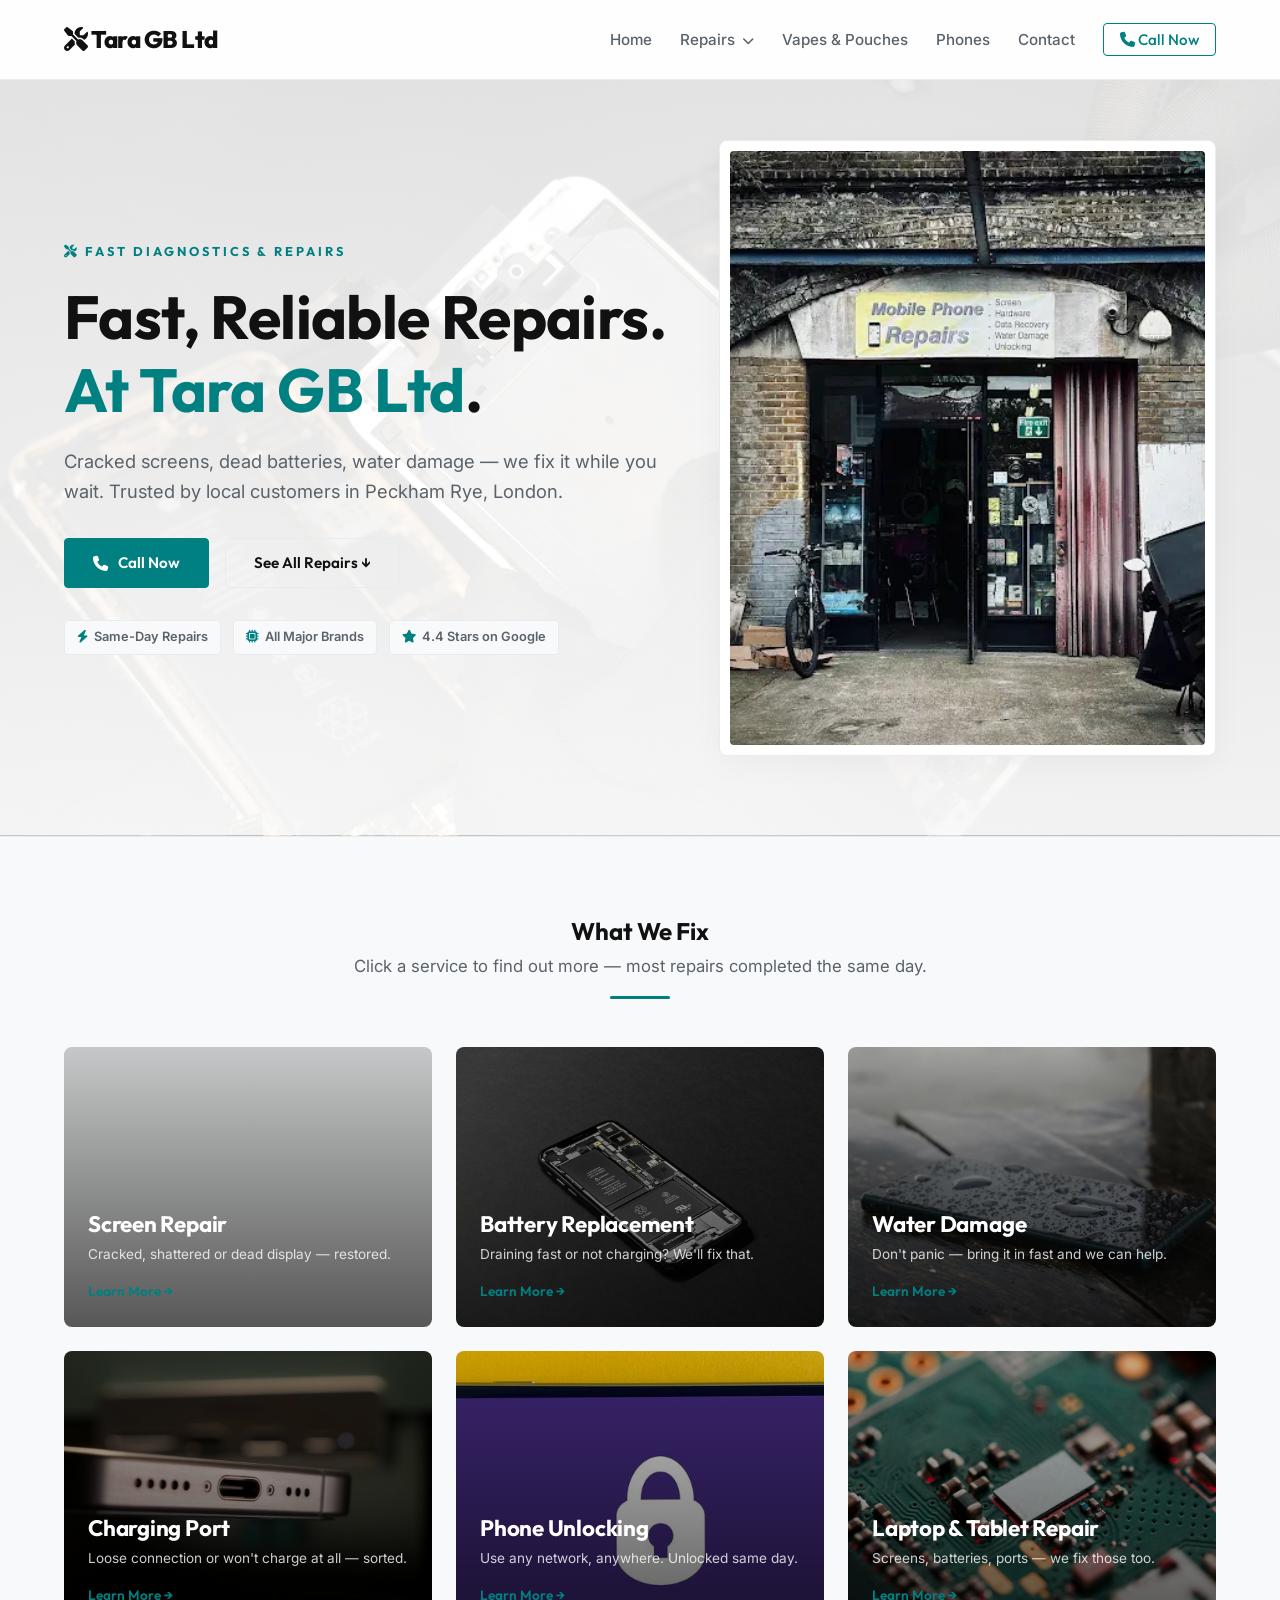
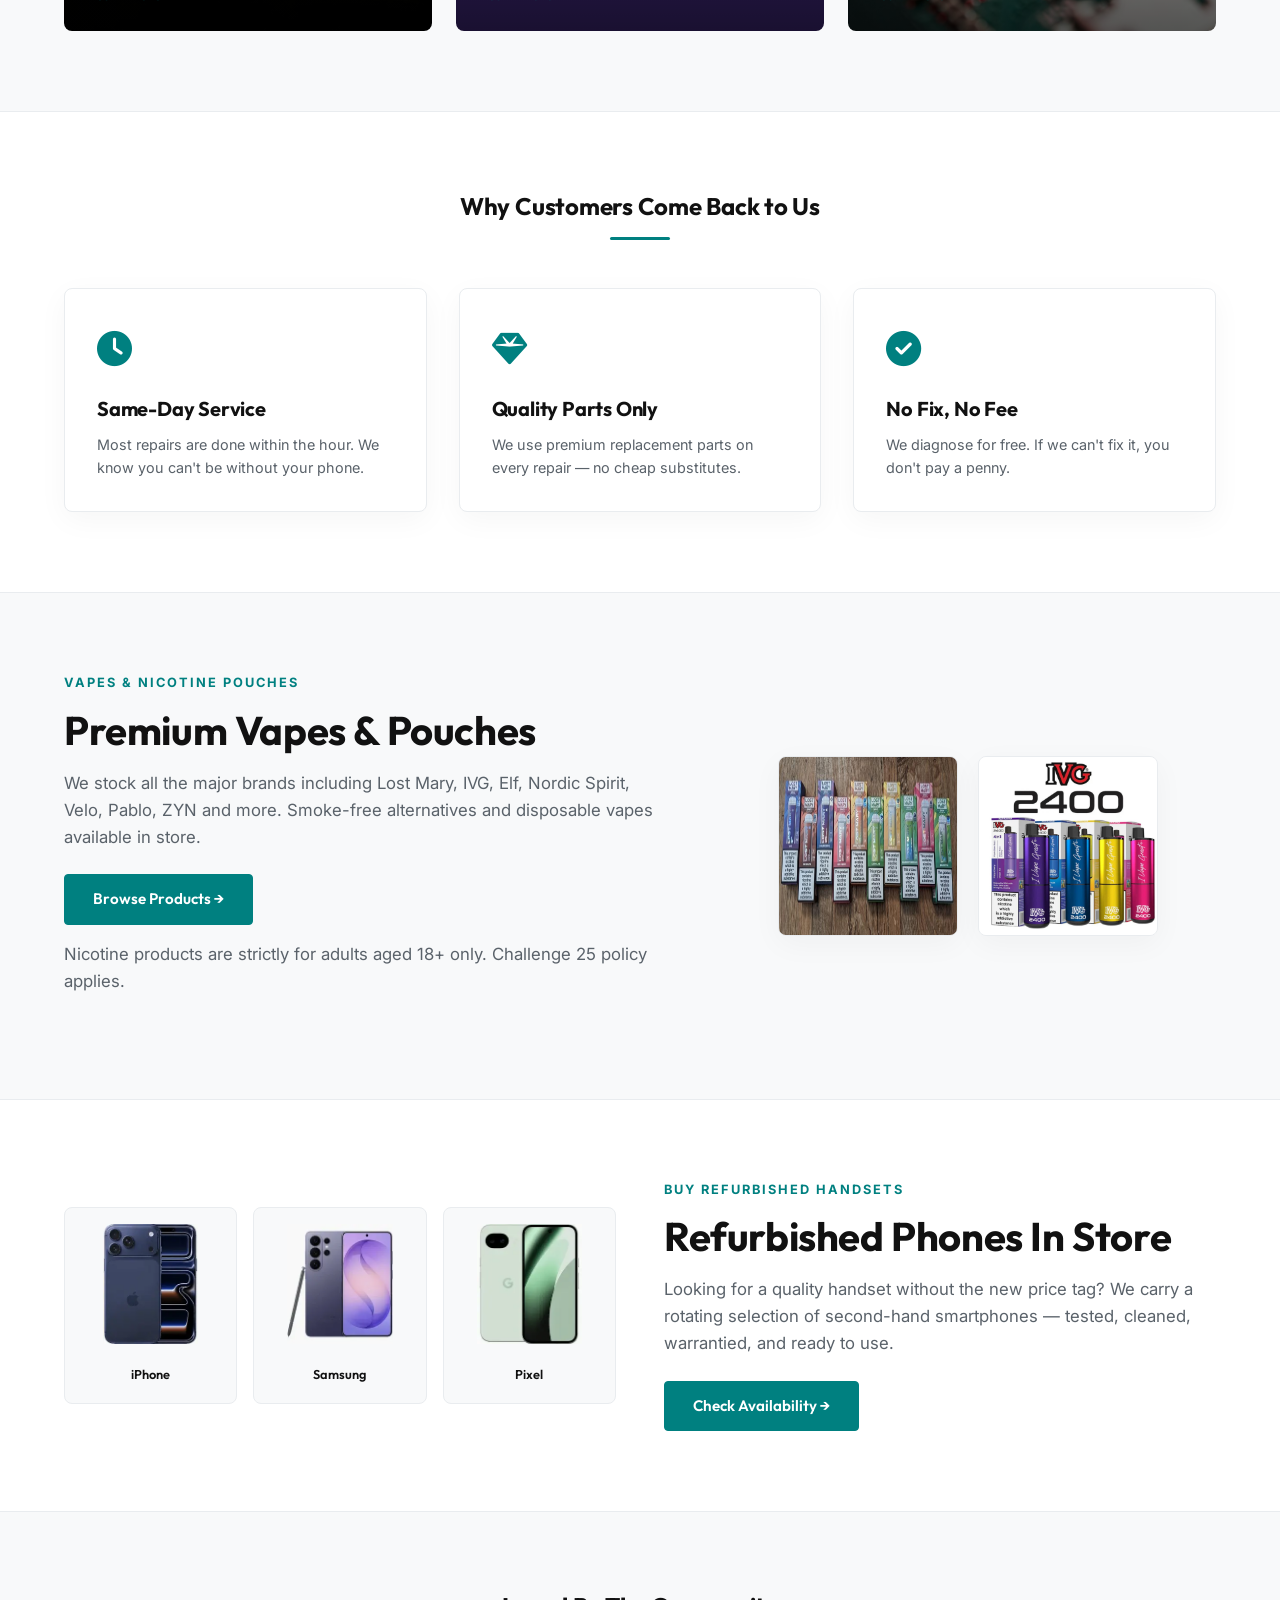
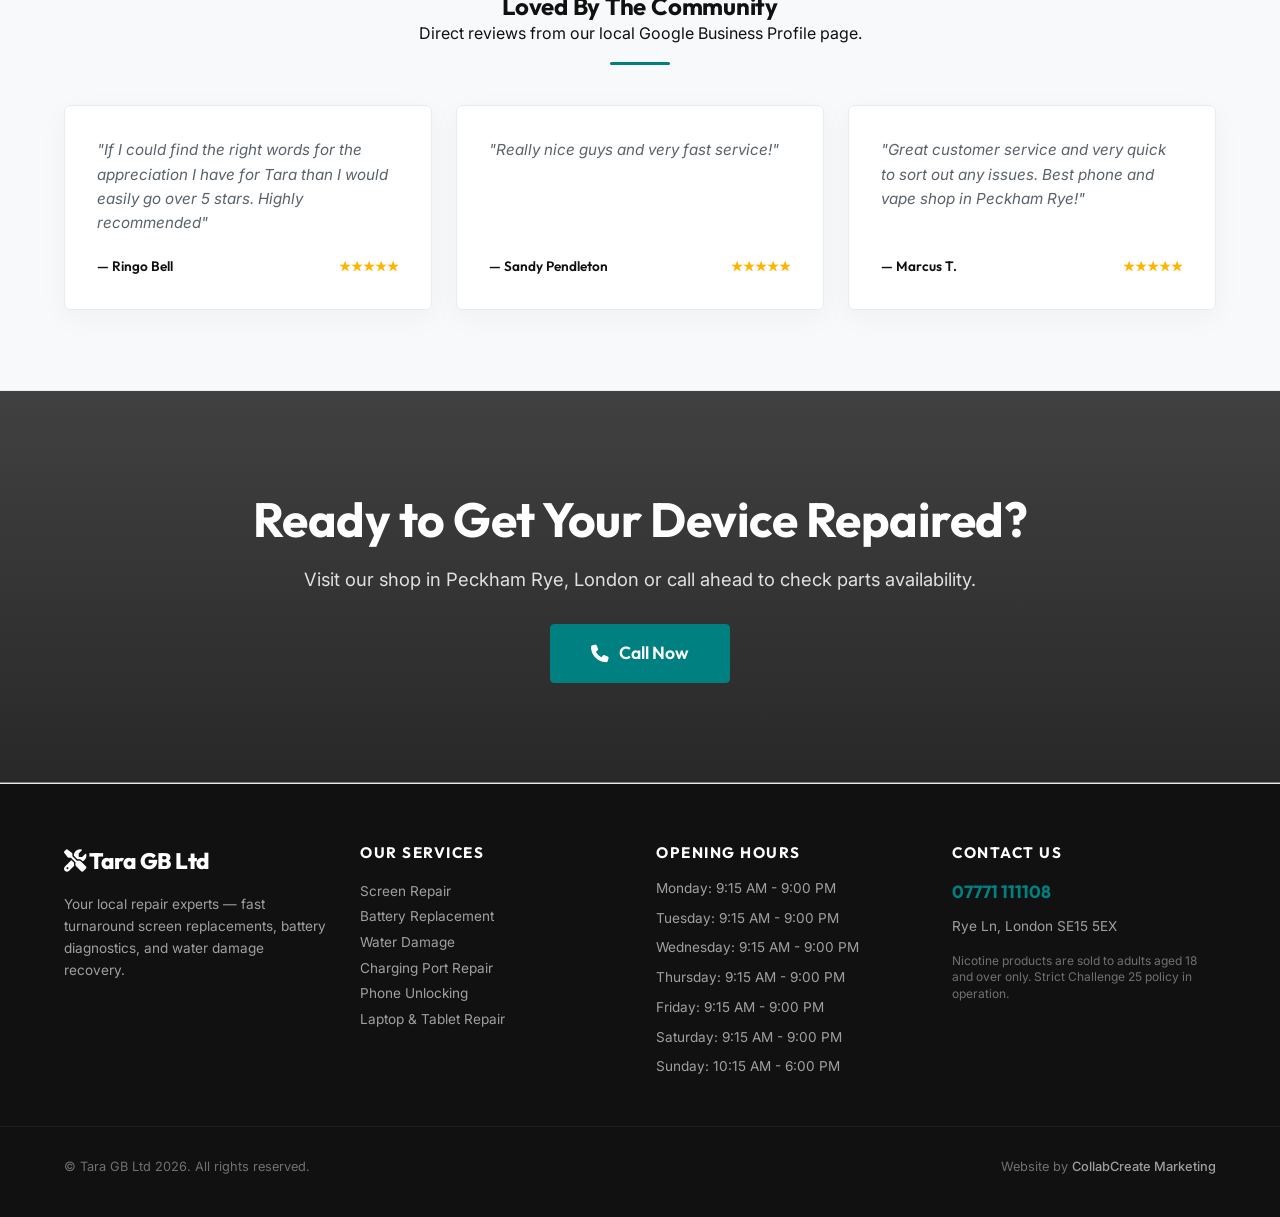
==== commit acf1de15: "Deploy premium responsive outreach site" ====
--- a/index.html
+++ b/index.html
@@ -56,10 +56,10 @@
         <div class="container hero-grid">
             <div class="hero-content reveal">
                 <span class="eyebrow"><i class="fa-solid fa-screwdriver-wrench"></i> Fast Diagnostics &amp; Repairs</span>
-                <h1>Fast, Reliable Repairs. <br>Right Here in <span class="primary-text">Tara GB Ltd</span>.</h1>
+                <h1>Fast, Reliable Repairs. <br><span class="primary-text">At Tara GB Ltd</span>.</h1>
                 <p class="hero-tagline">Cracked screens, dead batteries, water damage — we fix it while you wait. Trusted by local customers in Peckham Rye, London.</p>
                 <div class="hero-btns">
-                    <a href="tel:07771111108" class="btn btn-primary"><i class="fa-solid fa-phone"></i> Call Now: 07771 111108</a>
+                    <a href="tel:07771111108" class="btn btn-primary"><i class="fa-solid fa-phone"></i> Call Now</a>
                     <a href="#services" class="btn btn-outline">See All Repairs &darr;</a>
                 </div>
                 <div class="walk-ins-tag">
@@ -91,7 +91,7 @@
             <div class="services-grid reveal">
                 <!-- Screen Repair -->
                 <a href="screen-repair.html" class="service-card-link">
-                    <div class="service-card" style="background-image: linear-gradient(rgba(17, 17, 17, 0.45), rgba(17, 17, 17, 0.75)), url('cracked-screen.jpg');">
+                    <div class="service-card" style="background-image: linear-gradient(rgba(0, 0, 0, 0.2), rgba(0, 0, 0, 0.65)), url('cracked-screen.jpg');">
                         <div class="card-content">
                             <h3>Screen Repair</h3>
                             <p>Cracked, shattered or dead display — restored.</p>
@@ -101,7 +101,7 @@
                 </a>
                 <!-- Battery Replacement -->
                 <a href="battery-replacement.html" class="service-card-link">
-                    <div class="service-card" style="background-image: linear-gradient(rgba(17, 17, 17, 0.45), rgba(17, 17, 17, 0.75)), url('battery-repair.jpg');">
+                    <div class="service-card" style="background-image: linear-gradient(rgba(0, 0, 0, 0.2), rgba(0, 0, 0, 0.65)), url('battery-repair.jpg');">
                         <div class="card-content">
                             <h3>Battery Replacement</h3>
                             <p>Draining fast or not charging? We'll fix that.</p>
@@ -111,7 +111,7 @@
                 </a>
                 <!-- Water Damage -->
                 <a href="water-damage.html" class="service-card-link">
-                    <div class="service-card" style="background-image: linear-gradient(rgba(17, 17, 17, 0.45), rgba(17, 17, 17, 0.75)), url('water-damage.jpg');">
+                    <div class="service-card" style="background-image: linear-gradient(rgba(0, 0, 0, 0.2), rgba(0, 0, 0, 0.65)), url('water-damage.jpg');">
                         <div class="card-content">
                             <h3>Water Damage</h3>
                             <p>Don't panic — bring it in fast and we can help.</p>
@@ -121,7 +121,7 @@
                 </a>
                 <!-- Charging Port -->
                 <a href="charging-port.html" class="service-card-link">
-                    <div class="service-card" style="background-image: linear-gradient(rgba(17, 17, 17, 0.45), rgba(17, 17, 17, 0.75)), url('charging-port.jpg');">
+                    <div class="service-card" style="background-image: linear-gradient(rgba(0, 0, 0, 0.2), rgba(0, 0, 0, 0.65)), url('charging-port.jpg');">
                         <div class="card-content">
                             <h3>Charging Port</h3>
                             <p>Loose connection or won't charge at all — sorted.</p>
@@ -131,7 +131,7 @@
                 </a>
                 <!-- Phone Unlocking -->
                 <a href="phone-unlocking.html" class="service-card-link">
-                    <div class="service-card" style="background-image: linear-gradient(rgba(17, 17, 17, 0.45), rgba(17, 17, 17, 0.75)), url('unlock-phone.jpg');">
+                    <div class="service-card" style="background-image: linear-gradient(rgba(0, 0, 0, 0.2), rgba(0, 0, 0, 0.65)), url('unlock-phone.jpg');">
                         <div class="card-content">
                             <h3>Phone Unlocking</h3>
                             <p>Use any network, anywhere. Unlocked same day.</p>
@@ -141,7 +141,7 @@
                 </a>
                 <!-- Laptop & Tablet Repair -->
                 <a href="laptop-tablet.html" class="service-card-link">
-                    <div class="service-card" style="background-image: linear-gradient(rgba(17, 17, 17, 0.45), rgba(17, 17, 17, 0.75)), url('circuit-board.jpg');">
+                    <div class="service-card" style="background-image: linear-gradient(rgba(0, 0, 0, 0.2), rgba(0, 0, 0, 0.65)), url('circuit-board.jpg');">
                         <div class="card-content">
                             <h3>Laptop &amp; Tablet Repair</h3>
                             <p>Screens, batteries, ports — we fix those too.</p>
@@ -258,7 +258,7 @@
         <div class="container">
             <h2>Ready to Get Your Device Repaired?</h2>
             <p>Visit our shop in Peckham Rye, London or call ahead to check parts availability.</p>
-            <a href="tel:07771111108" class="btn btn-primary btn-large"><i class="fa-solid fa-phone"></i> Call 07771 111108</a>
+            <a href="tel:07771111108" class="btn btn-primary btn-large"><i class="fa-solid fa-phone"></i> Call Now</a>
         </div>
     </section>
 
--- a/styles.css
+++ b/styles.css
@@ -413,25 +413,9 @@
     transition: transform 0.3s ease, box-shadow 0.3s ease;
 }
 
-.service-card::after {
-    content: '';
-    position: absolute;
-    top: 0;
-    left: 0;
-    width: 100%;
-    height: 100%;
-    background: linear-gradient(to top, rgba(17, 17, 17, 0.95) 0%, rgba(17, 17, 17, 0.4) 60%, rgba(17, 17, 17, 0.1) 100%);
-    z-index: 1;
-    transition: background 0.3s ease;
-}
-
 .service-card:hover {
     transform: translateY(-4px);
     box-shadow: 0 12px 30px rgba(0, 0, 0, 0.15);
-}
-
-.service-card:hover::after {
-    background: linear-gradient(to top, rgba(17, 17, 17, 0.98) 0%, rgba(17, 17, 17, 0.5) 60%, rgba(17, 17, 17, 0.2) 100%);
 }
 
 .card-content {
@@ -677,12 +661,14 @@
     font-size: 3.5rem;
     color: #ffffff;
     margin-bottom: 16px;
+    text-shadow: 0 2px 10px rgba(0, 0, 0, 0.85), 0 1px 3px rgba(0, 0, 0, 0.9);
 }
 
 .service-hero p {
     font-size: 1.2rem;
     color: rgba(255, 255, 255, 0.85);
     margin-bottom: 28px;
+    text-shadow: 0 2px 10px rgba(0, 0, 0, 0.85), 0 1px 3px rgba(0, 0, 0, 0.9);
 }
 
 .details-grid {
@@ -862,10 +848,17 @@
 }
 
 .pouches-grid {
-    display: grid;
-    grid-template-columns: repeat(5, 1fr);
+    display: flex;
+    flex-wrap: wrap;
+    justify-content: center;
     gap: 20px;
     margin-top: 48px;
+}
+
+.brand-card {
+    flex: 1 1 calc(20% - 16px);
+    min-width: 180px;
+    max-width: 220px;
 }
 
 .vapes-grid-two {
@@ -1203,14 +1196,14 @@
     .hero-btns { justify-content: center; }
     .walk-ins-tag { justify-content: center; }
     .hero-image-wrapper { max-width: 450px; margin: 0 auto; }
-    .services-grid { grid-template-columns: repeat(2, 1fr); }
+    .services-grid { grid-template-columns: 1fr; }
     .why-us-grid { grid-template-columns: 1fr; gap: 20px; }
     .vapes-teaser-grid, .phones-teaser-grid, .contact-grid-page, .details-grid { grid-template-columns: 1fr; text-align: center; }
     .vape-brand-anchors { justify-content: center; }
     .phone-anchors-grid { max-width: 500px; margin: 0 auto; }
     .reviews-grid, .related-grid, .phones-grid { grid-template-columns: 1fr; }
     .footer-grid { grid-template-columns: repeat(2, 1fr); }
-    .pouches-grid { grid-template-columns: repeat(3, 1fr); }
+    .brand-card { flex: 1 1 calc(33.33% - 16px); min-width: 180px; max-width: 220px; }
     .exterior-img-style { max-height: 300px; }
 }
 
@@ -1247,19 +1240,41 @@
         background-color: var(--bg-alternate);
         border-radius: 6px;
     }
+    .dropdown {
+        width: 100%;
+        text-align: center;
+    }
+    .dropdown-trigger {
+        display: block;
+        width: 100%;
+        text-align: center;
+    }
     .dropdown-menu.active {
         display: block !important;
+    }
+    .dropdown-menu li {
+        width: 100%;
+        text-align: center;
+    }
+    .dropdown-menu li a {
+        text-align: center !important;
+        padding: 12px 20px;
     }
     .dropdown:hover .dropdown-menu { display: none; } /* disable hover on mobile */
     .dropdown.active .dropdown-menu { display: block; }
     .footer-grid { grid-template-columns: 1fr; text-align: center; }
     .footer-hours ul { align-items: center; }
     .footer-bottom { flex-direction: column; text-align: center; }
-    .pouches-grid { grid-template-columns: repeat(2, 1fr); }
+    .brand-card { flex: 1 1 calc(50% - 16px); min-width: 140px; max-width: 180px; }
+    
+    /* Hide details-image on mobile to prevent random/duplicate images before gallery */
+    .details-image {
+        display: none !important;
+    }
     
     /* Phone Unlocking Hero Position Adjust (Checklist Issue 4) */
     .phone-unlock-hero {
-        background-position: center 25% !important;
+        background-position: center 20% !important;
     }
     
     /* Expand buttons on mobile */
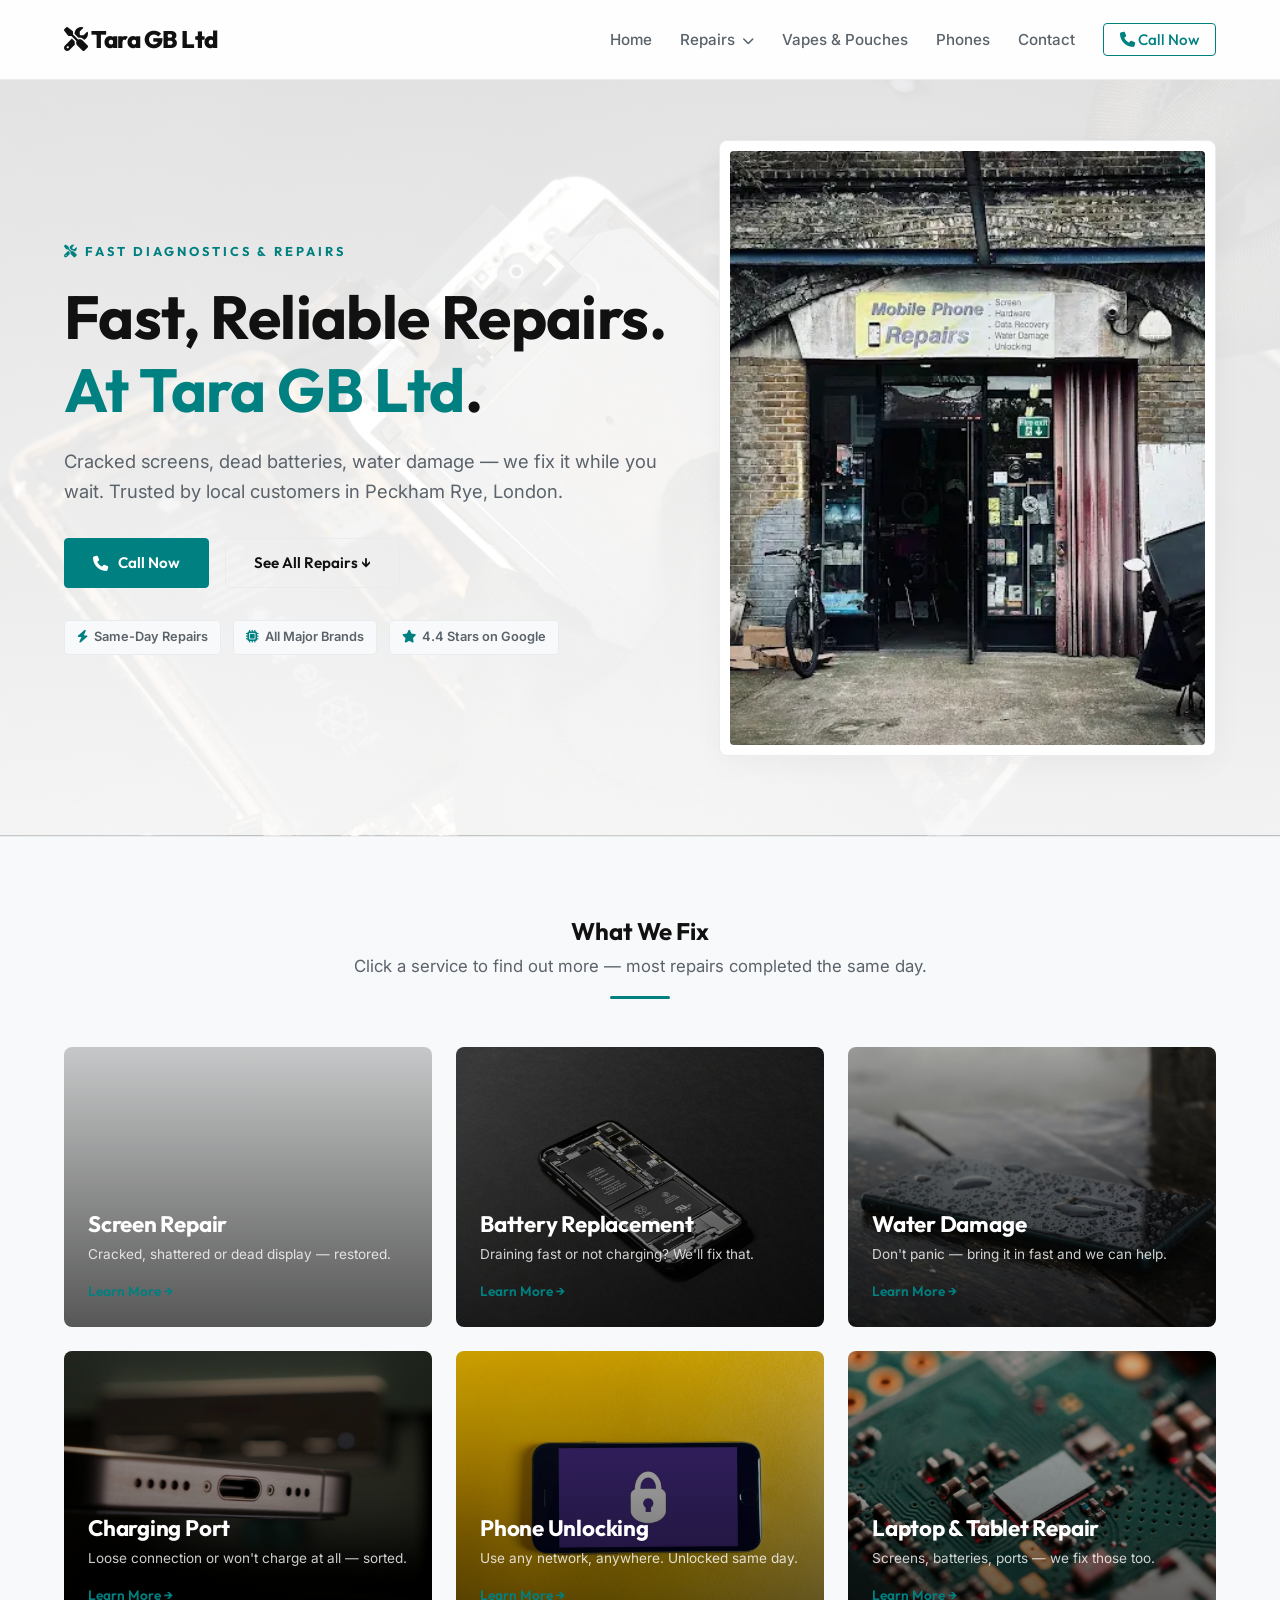
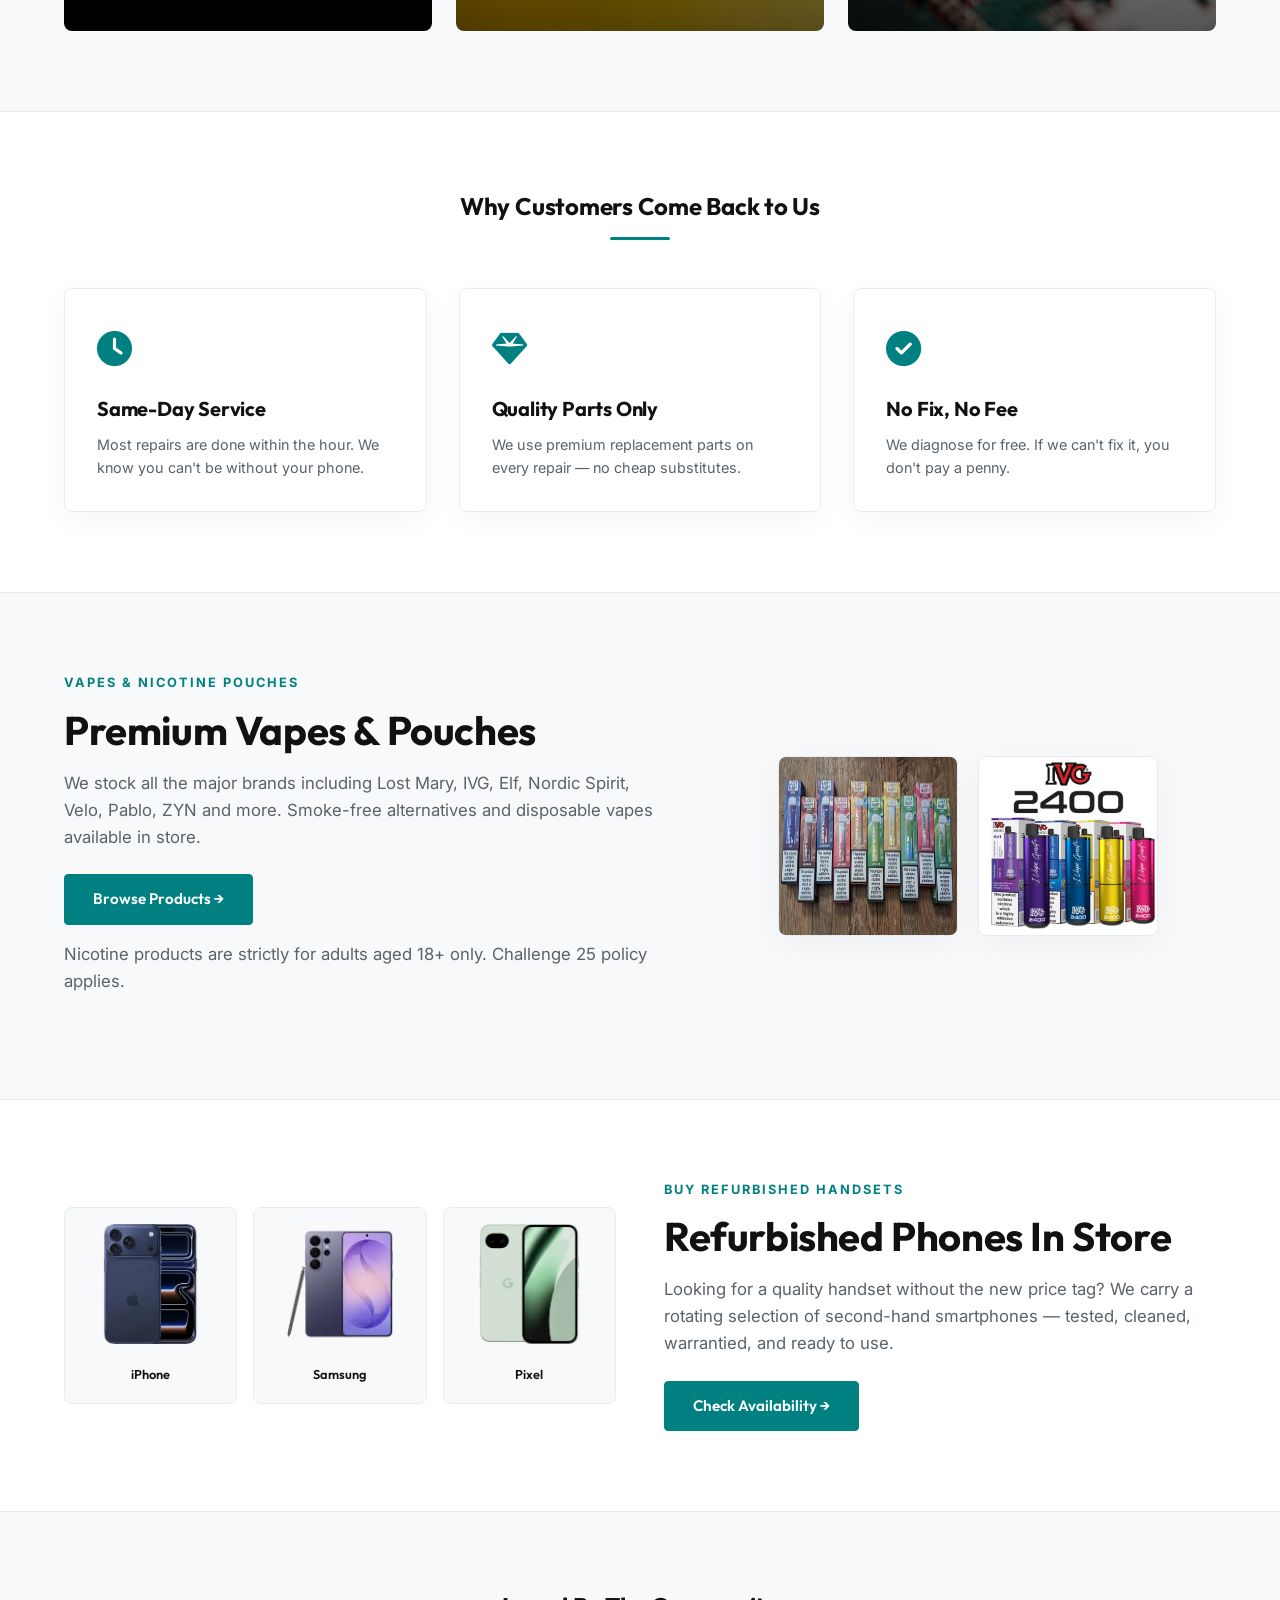
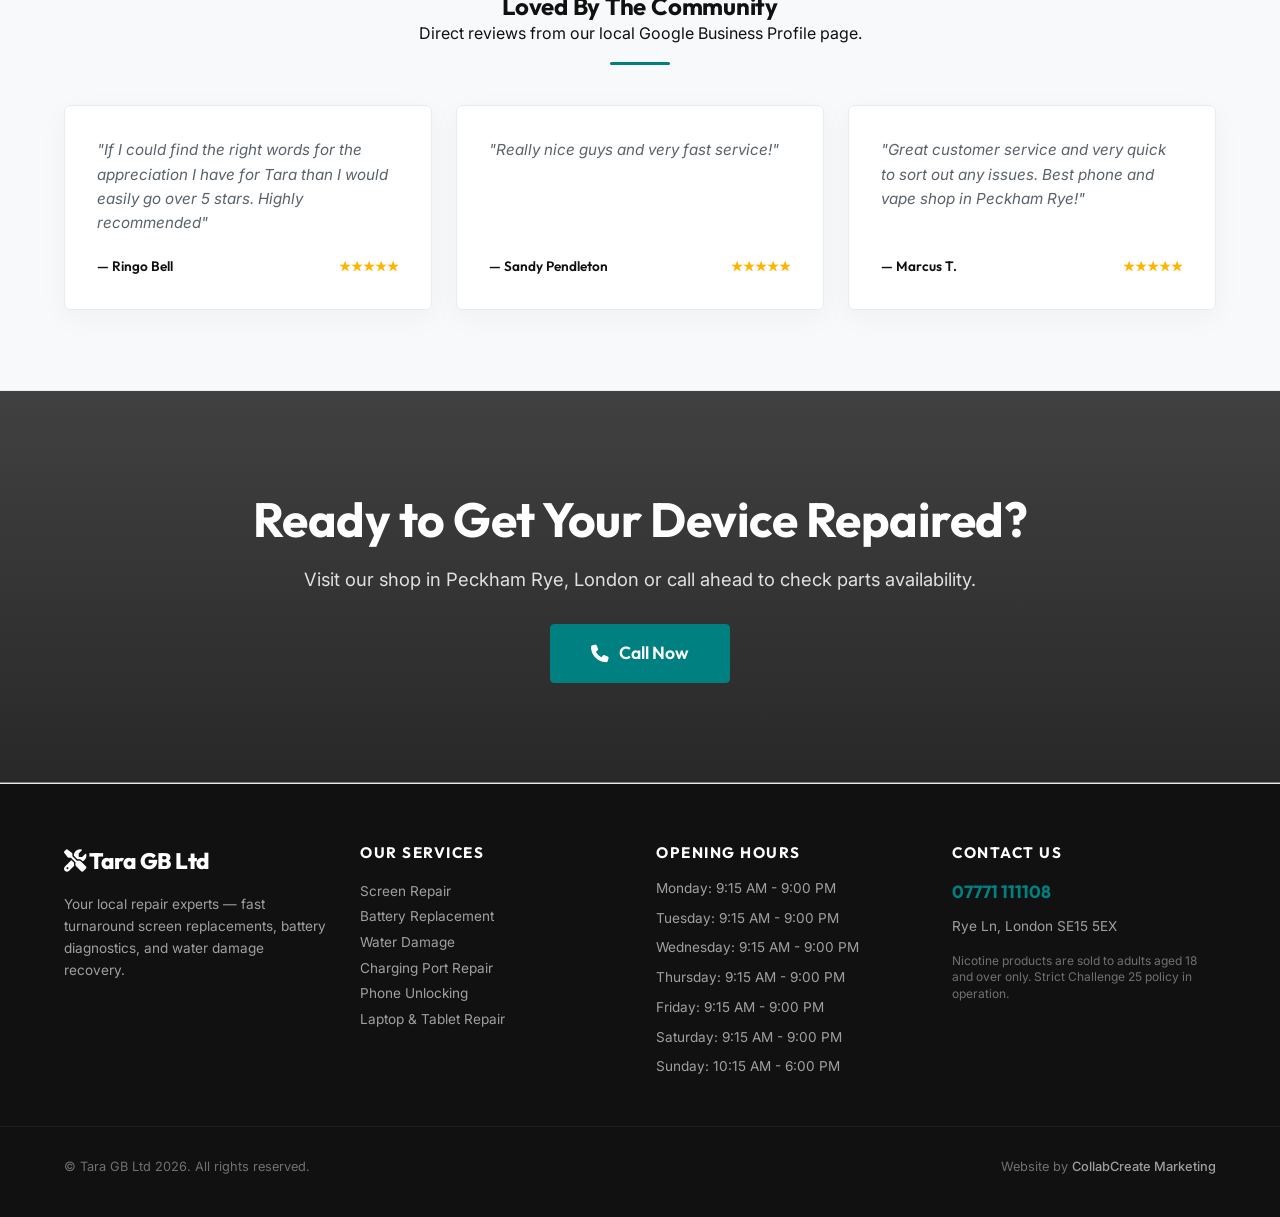
==== commit 144a99cb: "Deploy premium responsive outreach site" ====
--- a/index.html
+++ b/index.html
@@ -45,6 +45,7 @@
                 <li><a href="vapes-pouches.html">Vapes &amp; Pouches</a></li>
                 <li><a href="phones-in-store.html">Phones</a></li>
                 <li><a href="contact.html">Contact</a></li>
+                
                 <li><a href="tel:07771111108" class="btn-nav-cta"><i class="fa-solid fa-phone"></i> Call Now</a></li>
             </ul>
             <div class="hamburger" id="hamburger"><i class="fa-solid fa-bars"></i></div>
@@ -274,6 +275,7 @@
             <div class="footer-brand">
                 <a href="index.html" class="footer-logo"><i class="fa-solid fa-screwdriver-wrench"></i> Tara GB Ltd</a>
                 <p style="margin-top: 15px; font-size: 0.85rem; line-height: 1.6; color: rgba(255, 255, 255, 0.6);">Your local repair experts — fast turnaround screen replacements, battery diagnostics, and water damage recovery.</p>
+                
             </div>
             <div class="footer-links">
                 <h4>Our Services</h4>
--- a/styles.css
+++ b/styles.css
@@ -655,6 +655,13 @@
     background-size: cover;
     background-position: center;
     color: #ffffff;
+}
+
+.phone-unlock-hero {
+    background-size: contain !important;
+    background-repeat: no-repeat !important;
+    background-position: right 10% center !important;
+    background-color: #0a0a0a !important;
 }
 
 .service-hero h1 {
@@ -1274,7 +1281,8 @@
     
     /* Phone Unlocking Hero Position Adjust (Checklist Issue 4) */
     .phone-unlock-hero {
-        background-position: center 20% !important;
+        background-size: cover !important;
+        background-position: center 25% !important;
     }
     
     /* Expand buttons on mobile */
